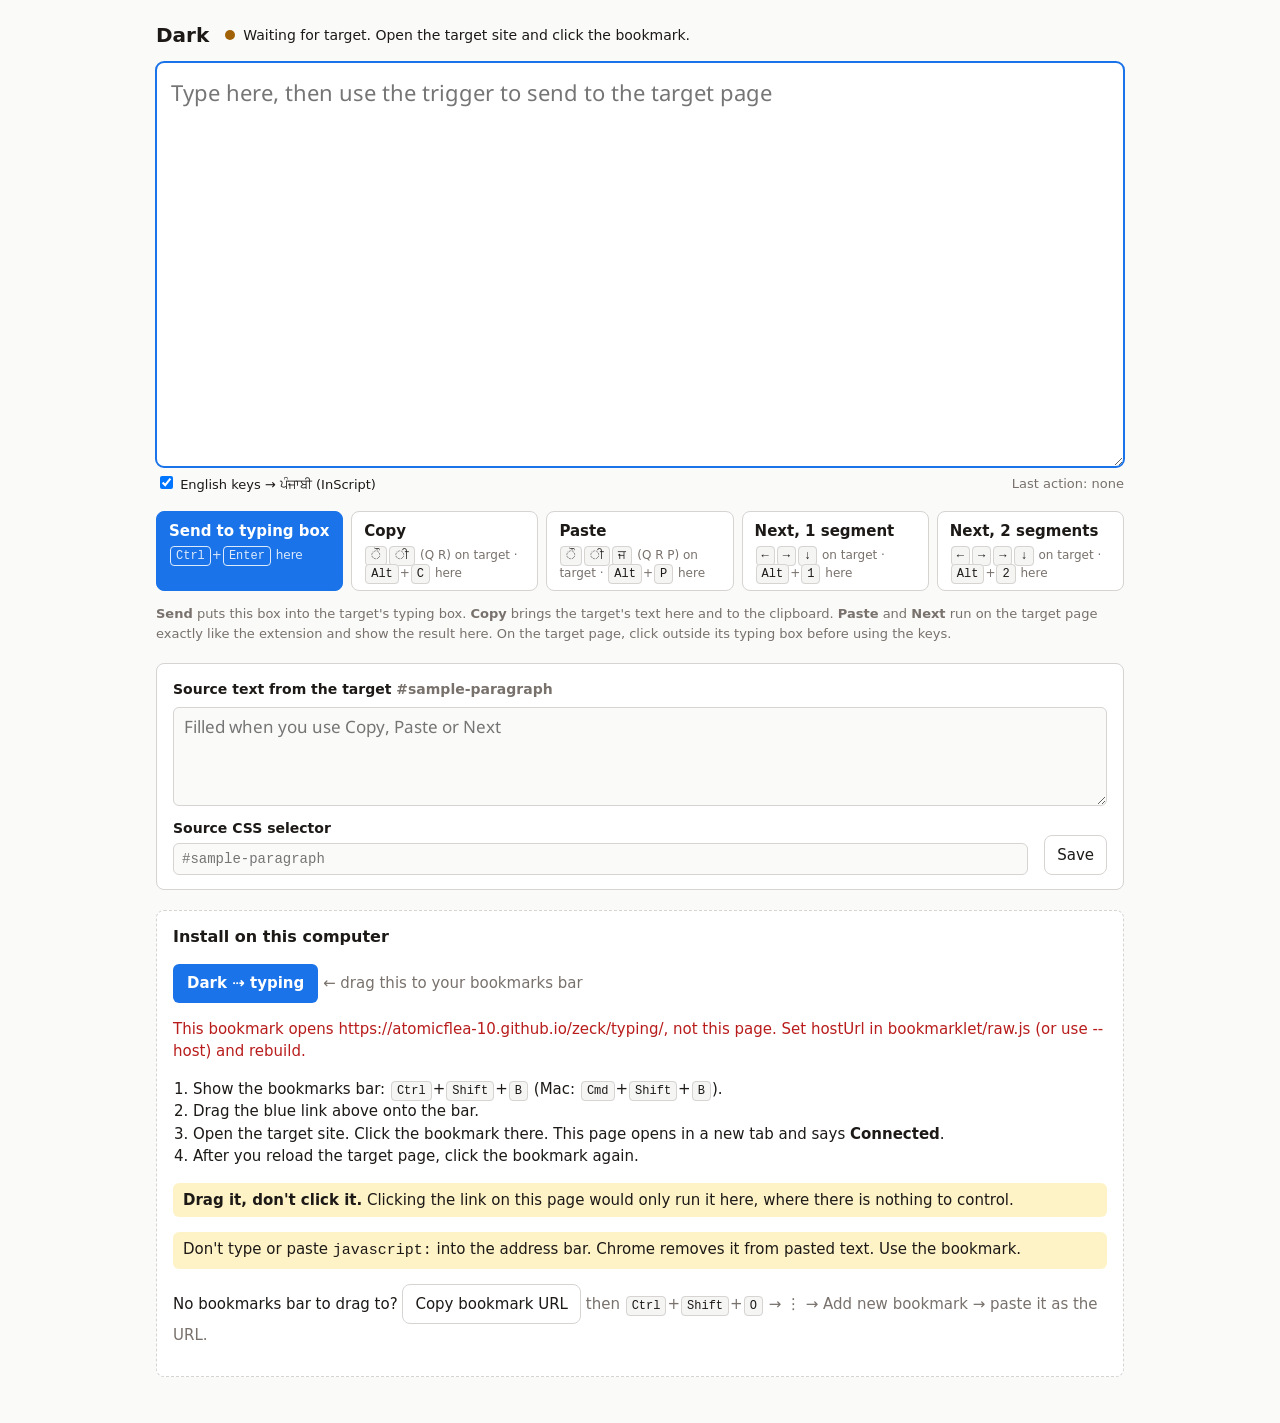
==== web/index.html @ b32c40e9 "Add bookmarklet + typing page (no-extension workflow) A javascript: bookmark ports content.js's keys" ====
<!doctype html>
<html lang="en">
<head>
<meta charset="utf-8">
<meta name="viewport" content="width=device-width, initial-scale=1">
<title>Dark Typing</title>
<link rel="preconnect" href="https://fonts.googleapis.com">
<link rel="preconnect" href="https://fonts.gstatic.com" crossorigin>
<link href="https://fonts.googleapis.com/css2?family=Noto+Sans+Gurmukhi:wght@400;600&display=swap" rel="stylesheet">
<link rel="stylesheet" href="styles.css">
</head>
<body>
<main>
  <header>
    <h1>Dark</h1>
    <p id="status" class="status wait" role="status" aria-live="polite">
      <span class="dot"></span><span id="conn">Waiting for target. Open the target site and click the bookmark.</span>
    </p>
  </header>

  <textarea id="main" spellcheck="false" lang="pa" autofocus
    placeholder="Type here, then use the trigger to send to the target page"
    aria-label="Typing box"></textarea>

  <div class="row small">
    <label><input id="inscript" type="checkbox" checked> English keys → ਪੰਜਾਬੀ (InScript)</label>
    <span id="last" class="muted">Last action: none</span>
  </div>
  <p id="error" class="error" hidden></p>

  <section class="actions" aria-label="Actions">
    <button id="send" class="primary" data-act="send">
      <span class="label">Send to typing box</span>
      <span class="keys"><kbd>Ctrl</kbd>+<kbd>Enter</kbd> here</span>
    </button>
    <button data-act="copy">
      <span class="label">Copy</span>
      <span class="keys"><kbd>ੌ</kbd><kbd>ੀ</kbd> (Q R) on target · <kbd>Alt</kbd>+<kbd>C</kbd> here</span>
    </button>
    <button data-act="paste">
      <span class="label">Paste</span>
      <span class="keys"><kbd>ੌ</kbd><kbd>ੀ</kbd><kbd>ਜ</kbd> (Q R P) on target · <kbd>Alt</kbd>+<kbd>P</kbd> here</span>
    </button>
    <button data-act="next1">
      <span class="label">Next, 1 segment</span>
      <span class="keys"><kbd>←</kbd><kbd>→</kbd><kbd>↓</kbd> on target · <kbd>Alt</kbd>+<kbd>1</kbd> here</span>
    </button>
    <button data-act="next2">
      <span class="label">Next, 2 segments</span>
      <span class="keys"><kbd>←</kbd><kbd>→</kbd><kbd>→</kbd><kbd>↓</kbd> on target · <kbd>Alt</kbd>+<kbd>2</kbd> here</span>
    </button>
  </section>
  <p class="muted small">
    <b>Send</b> puts this box into the target's typing box. <b>Copy</b> brings the target's text here and to the clipboard.
    <b>Paste</b> and <b>Next</b> run on the target page exactly like the extension and show the result here.
    On the target page, click outside its typing box before using the keys.
  </p>

  <section class="panel">
    <label for="source">Source text from the target <span class="muted" id="source-sel"></span></label>
    <textarea id="source" readonly rows="3" lang="pa" placeholder="Filled when you use Copy, Paste or Next"></textarea>
    <form id="sel-form" class="row">
      <label for="selector" class="grow">Source CSS selector
        <input id="selector" type="text" placeholder="#sample-paragraph" spellcheck="false" autocomplete="off">
      </label>
      <button type="submit">Save</button>
    </form>
  </section>

  <section id="install" class="panel install">
    <h2>Install on this computer</h2>
    <p>
      <a id="bm" href="javascript:void%20(()%20%3D%3E%20%7B%0Aconst%20CONFIG%20%3D%20%7B%0AhostUrl%3A%20'https%3A%2F%2Fatomicflea-10.github.io%2Fzeck%2Ftyping%2F'%2C%0AsiteHosts%3A%20%5B'psssbtyping.com'%2C%20'127.0.0.1'%5D%2C%0Aselector%3A%20'%23sample-paragraph'%2C%0Ainput%3A%20'%23input-box'%2C%0Anext%3A%20'%23next-segment-btn'%2C%0Achord%3A%20'qr'%2C%0ApasteKey%3A%20'p'%2C%0Agurmukhi%3A%20%7B%20'%E0%A9%8C'%3A%20'q'%2C%20'%E0%A9%80'%3A%20'r'%2C%20'%E0%A8%9C'%3A%20'p'%20%7D%2C%0AseqGapMs%3A%201500%2C%0AfireGapMs%3A%20600%2C%0AwaitMs%3A%203000%2C%0ApollMs%3A%2050%2C%0AsettleMs%3A%20200%2C%0A%7D%3B%0Aconst%20VERSION%20%3D%201%2C%20NS%20%3D%20'dark'%2C%20WIN_NAME%20%3D%20'dark-typing-host'%3B%0Aconst%20HOST_ORIGIN%20%3D%20new%20URL(CONFIG.hostUrl).origin%3B%0Aconst%20%24%20%3D%20(s)%20%3D%3E%20%7B%20try%20%7B%20return%20document.querySelector(s)%3B%20%7D%20catch%20%7B%20return%20null%3B%20%7D%20%7D%3B%0Alet%20toastHost%2C%20toastEl%2C%20toastTimer%3B%0Afunction%20toast(msg%2C%20err)%20%7B%0Aif%20(!toastHost)%20%7B%0AtoastHost%20%3D%20document.createElement('div')%3B%0AtoastHost.style.cssText%20%3D%20'all%3Ainitial%3Bposition%3Afixed%3Bz-index%3A2147483647%3Bright%3A16px%3Bbottom%3A16px%3Bpointer-events%3Anone'%3B%0Aconst%20root%20%3D%20toastHost.attachShadow(%7B%20mode%3A%20'open'%20%7D)%3B%0Aroot.innerHTML%20%3D%20'%3Cdiv%20style%3D%22font%3A13px%2F1.4%20system-ui%2Csans-serif%3Bpadding%3A8px%2012px%3Bborder-radius%3A6px%3Bcolor%3A%23fff%3Bbox-shadow%3A0%204px%2014px%20rgba(0%2C0%2C0%2C.25)%3Btransition%3Aopacity%20.2s%3Bmax-width%3A340px%22%3E%3C%2Fdiv%3E'%3B%0AtoastEl%20%3D%20root.firstChild%3B%0A%7D%0Aif%20(!toastHost.isConnected)%20document.documentElement.appendChild(toastHost)%3B%0AtoastEl.textContent%20%3D%20'Dark%3A%20'%20%2B%20msg%3B%0AtoastEl.style.background%20%3D%20err%20%3F%20'%23b91c1c'%20%3A%20'%231f2937'%3B%0AtoastEl.style.opacity%20%3D%20'1'%3B%0AclearTimeout(toastTimer)%3B%0AtoastTimer%20%3D%20setTimeout(()%20%3D%3E%20(toastEl.style.opacity%20%3D%20'0')%2C%20err%20%3F%204000%20%3A%202200)%3B%0A%7D%0Aif%20(location.origin%20%3D%3D%3D%20HOST_ORIGIN)%20%7B%0Atoast('drag%20this%20link%20to%20the%20bookmarks%20bar%2C%20then%20click%20it%20on%20the%20target%20site.')%3B%0Areturn%3B%0A%7D%0Aconst%20onSite%20%3D%20()%20%3D%3E%20CONFIG.siteHosts.some((h)%20%3D%3E%20location.href.toLowerCase().includes(h.toLowerCase()))%3B%0Aif%20(!onSite())%20%7B%0Atoast('this%20is%20not%20'%20%2B%20CONFIG.siteHosts%5B0%5D%20%2B%20'.%20Keys%20stay%20off%20here.'%2C%20true)%3B%0Areturn%3B%0A%7D%0Aconst%20prev%20%3D%20window.__darkBridge%3B%0Aif%20(prev%20%26%26%20prev.version%20%3D%3D%3D%20VERSION)%20%7B%0Aprev.open()%3B%0Areturn%3B%0A%7D%0Alet%20hostWin%20%3D%20prev%20%3F%20prev.hostWin%20%3A%20null%3B%0Aif%20(prev)%20prev.destroy()%3B%0Adocument.dispatchEvent(new%20Event('sec%3Areset'))%3B%0Aconst%20ac%20%3D%20new%20AbortController()%3B%0Aconst%20opt%20%3D%20%7B%20capture%3A%20true%2C%20signal%3A%20ac.signal%20%7D%3B%0Adocument.addEventListener('sec%3Areset'%2C%20()%20%3D%3E%20destroy()%2C%20%7B%20once%3A%20true%2C%20signal%3A%20ac.signal%20%7D)%3B%0Alet%20selector%20%3D%20CONFIG.selector%2C%20lastFire%20%3D%200%2C%20busy%20%3D%20false%3B%0Alet%20acked%20%3D%20false%2C%20closedShown%20%3D%20false%3B%0Aconst%20held%20%3D%20new%20Set()%2C%20swallow%20%3D%20new%20Set()%3B%0Aconst%20editable%20%3D%20(e)%20%3D%3E%20%7B%0Aconst%20el%20%3D%20(e.composedPath%20%26%26%20e.composedPath()%5B0%5D)%20%7C%7C%20e.target%3B%0Areturn%20el%20%26%26%20(el.isContentEditable%20%7C%7C%20%2F%5E(INPUT%7CTEXTAREA%7CSELECT)%24%2F.test(el.tagName))%3B%0A%7D%3B%0Aconst%20norm%20%3D%20(e)%20%3D%3E%20CONFIG.gurmukhi%5Be.key%5D%20%7C%7C%20(%2F%5EKey%5BA-Z%5D%24%2F.test(e.code)%20%26%26%20e.code%5B3%5D.toLowerCase())%20%7C%7C%0A(e.key%20%7C%7C%20'').toLowerCase()%3B%0Aconst%20send%20%3D%20(msg)%20%3D%3E%20%7B%0Aif%20(!hostWin%20%7C%7C%20hostWin.closed)%20return%3B%0Atry%20%7B%20hostWin.postMessage(%7B%20ns%3A%20NS%2C%20...msg%20%7D%2C%20HOST_ORIGIN)%3B%20%7D%20catch%20%7B%7D%0A%7D%3B%0Aconst%20fail%20%3D%20(message%2C%20id)%20%3D%3E%20%7B%20toast(message%2C%20true)%3B%20send(%7B%20type%3A%20'ERROR'%2C%20message%2C%20id%20%7D)%3B%20%7D%3B%0Afunction%20openHost()%20%7B%0Aif%20(!hostWin%20%7C%7C%20hostWin.closed)%20%7B%0Alet%20w%20%3D%20null%3B%0Atry%20%7B%20w%20%3D%20window.open(''%2C%20WIN_NAME)%3B%20%7D%20catch%20%7B%7D%0Aif%20(!w)%20return%20toast('pop-up%20blocked.%20Allow%20pop-ups%20for%20this%20site%2C%20then%20click%20the%20bookmark%20again.'%2C%20true)%3B%0Alet%20blank%20%3D%20false%3B%0Atry%20%7B%20blank%20%3D%20w.location.href%20%3D%3D%3D%20'about%3Ablank'%3B%20%7D%20catch%20%7B%7D%0Aif%20(blank)%20w.location.href%20%3D%20CONFIG.hostUrl%3B%0Aif%20(w.closed)%20return%20toast('this%20site%20does%20not%20allow%20a%20link%20to%20the%20typing%20page.%20Use%20the%20extension%20here.'%2C%20true)%3B%0AhostWin%20%3D%20w%3B%0A%7D%0Aacked%20%3D%20false%3B%0AclosedShown%20%3D%20false%3B%0Atry%20%7B%20hostWin.focus()%3B%20%7D%20catch%20%7B%7D%0Aannounce()%3B%0A%7D%0Aconst%20info%20%3D%20()%20%3D%3E%20(%7B%20site%3A%20location.host%2C%20selector%2C%20input%3A%20CONFIG.input%2C%20next%3A%20CONFIG.next%2C%20version%3A%20VERSION%20%7D)%3B%0Aconst%20announce%20%3D%20()%20%3D%3E%20send(acked%20%3F%20%7B%20type%3A%20'STATUS'%2C%20alive%3A%20true%20%7D%20%3A%20%7B%20type%3A%20'TARGET_READY'%2C%20...info()%20%7D)%3B%0Afunction%20tick()%20%7B%0Aif%20(hostWin%20%26%26%20hostWin.closed)%20%7B%0Aif%20(!closedShown)%20toast('control%20page%20closed.%20Click%20the%20bookmark%20to%20reopen%20it.')%3B%0AclosedShown%20%3D%20true%3B%0Aacked%20%3D%20false%3B%0Areturn%3B%0A%7D%0Aannounce()%3B%0A%7D%0Aconst%20timer%20%3D%20setInterval(tick%2C%201000)%3B%0Adocument.addEventListener('visibilitychange'%2C%20()%20%3D%3E%20document.visibilityState%20%3D%3D%3D%20'visible'%20%26%26%20tick()%2C%20%7B%20signal%3A%20ac.signal%20%7D)%3B%0AaddEventListener('message'%2C%20(e)%20%3D%3E%20%7B%0Aconst%20m%20%3D%20e.data%3B%0Aif%20(e.origin%20!%3D%3D%20HOST_ORIGIN%20%7C%7C%20!hostWin%20%7C%7C%20e.source%20!%3D%3D%20hostWin%20%7C%7C%20!m%20%7C%7C%20m.ns%20!%3D%3D%20NS)%20return%3B%0Aswitch%20(m.type)%20%7B%0Acase%20'HOST_READY'%3A%0Aif%20(!acked)%20toast('connected%20to%20the%20typing%20page')%3B%0Aacked%20%3D%20true%3B%0Aif%20(m.selector)%20setSelector(m.selector)%3B%0Asend(%7B%20type%3A%20'STATUS'%2C%20alive%3A%20true%2C%20...info()%20%7D)%3B%0Abreak%3B%0Acase%20'PING'%3A%0Asend(%7B%20type%3A%20'STATUS'%2C%20alive%3A%20true%2C%20id%3A%20m.id%20%7D)%3B%0Abreak%3B%0Acase%20'SET_SELECTOR'%3A%0AsetSelector(m.selector%2C%20m.id)%3B%0Abreak%3B%0Acase%20'COPY_FROM_TARGET'%3A%0AcopyFrom('host'%2C%20m.id)%3B%0Abreak%3B%0Acase%20'PASTE_TO_TARGET'%3A%0ApasteTo(m.text%2C%20m.id)%3B%0Abreak%3B%0Acase%20'APPLY_MAPPING'%3A%0Aif%20(m.action%20%3D%3D%3D%20'paste')%20paste('host'%2C%20m.id)%3B%0Aelse%20if%20(m.action%20%3D%3D%3D%20'next1')%20fillNext(1%2C%20'host'%2C%20m.id)%3B%0Aelse%20if%20(m.action%20%3D%3D%3D%20'next2')%20fillNext(2%2C%20'host'%2C%20m.id)%3B%0Aelse%20fail('unknown%20action%20'%20%2B%20m.action%2C%20m.id)%3B%0Abreak%3B%0A%7D%0A%7D%2C%20%7B%20signal%3A%20ac.signal%20%7D)%3B%0Afunction%20setSelector(sel%2C%20id)%20%7B%0Asel%20%3D%20String(sel%20%7C%7C%20'').trim()%20%7C%7C%20CONFIG.selector%3B%0Atry%20%7B%20document.querySelector(sel)%3B%20%7D%20catch%20%7B%20return%20fail('invalid%20CSS%20selector%20'%20%2B%20sel%2C%20id)%3B%20%7D%0Aselector%20%3D%20sel%3B%0Asend(%7B%20type%3A%20'STATUS'%2C%20ok%3A%20true%2C%20message%3A%20'source%20selector%3A%20'%20%2B%20sel%2C%20selector%2C%20id%20%7D)%3B%0A%7D%0Aconst%20ARROWS%20%3D%20%7B%20ArrowLeft%3A%20'L'%2C%20ArrowRight%3A%20'R'%2C%20ArrowDown%3A%20'D'%2C%20ArrowUp%3A%20'U'%20%7D%3B%0Alet%20arrows%20%3D%20''%2C%20lastArrow%20%3D%200%3B%0Afunction%20arrow(e)%20%7B%0Aconst%20now%20%3D%20Date.now()%3B%0Aif%20(now%20-%20lastArrow%20%3E%20CONFIG.seqGapMs)%20arrows%20%3D%20''%3B%0AlastArrow%20%3D%20now%3B%0Aarrows%20%3D%20(arrows%20%2B%20ARROWS%5Be.key%5D).slice(-4)%3B%0Aconst%20n%20%3D%20arrows.endsWith('LRRD')%20%3F%202%20%3A%20arrows.endsWith('LRD')%20%3F%201%20%3A%200%3B%0Aif%20(!n)%20return%3B%0Ae.preventDefault()%3B%0Aswallow.add('arrowdown')%3B%0Aarrows%20%3D%20''%3B%0AfillNext(n%2C%20'keys')%3B%0A%7D%0AaddEventListener('keydown'%2C%20(e)%20%3D%3E%20%7B%0Aif%20(swallow.has(norm(e)))%20return%20e.preventDefault()%3B%0Aif%20(e.repeat%20%7C%7C%20e.isComposing%20%7C%7C%20e.keyCode%20%3D%3D%3D%20229%20%7C%7C%20e.ctrlKey%20%7C%7C%20e.metaKey%20%7C%7C%20e.altKey)%20return%3B%0Aif%20(editable(e)%20%7C%7C%20!onSite())%20return%3B%0Aif%20(ARROWS%5Be.key%5D)%20return%20arrow(e)%3B%0Aif%20(e.key.length%20!%3D%3D%201)%20return%3B%0Aconst%20k%20%3D%20norm(e)%3B%0Aheld.add(k)%3B%0Aif%20(!%5B...CONFIG.chord%5D.every((c)%20%3D%3E%20held.has(c)))%20return%3B%0Aif%20(held.has(CONFIG.pasteKey))%20%7B%20e.preventDefault()%3B%20paste('keys')%3B%20%7D%20else%20fireKeys()%3B%0A%7D%2C%20opt)%3B%0AaddEventListener('keyup'%2C%20(e)%20%3D%3E%20%7B%20held.delete(norm(e))%3B%20swallow.delete(norm(e))%3B%20%7D%2C%20opt)%3B%0AaddEventListener('blur'%2C%20()%20%3D%3E%20%7B%20held.clear()%3B%20swallow.clear()%3B%20%7D%2C%20opt)%3B%0Afunction%20sourceText()%20%7B%0Aconst%20el%20%3D%20%24(selector)%3B%0Areturn%20el%20%3F%20(el.innerText%20%7C%7C%20el.textContent%20%7C%7C%20'').trim()%20%3A%20''%3B%0A%7D%0Afunction%20fireKeys()%20%7B%0Aconst%20now%20%3D%20Date.now()%3B%0Aif%20(now%20-%20lastFire%20%3C%20CONFIG.fireGapMs)%20return%3B%0AlastFire%20%3D%20now%3B%0AcopyFrom('keys')%3B%0A%7D%0Aasync%20function%20copyFrom(via%2C%20id)%20%7B%0Aconst%20text%20%3D%20sourceText()%3B%0Aif%20(!text)%20return%20fail('nothing%20found%20at%20'%20%2B%20selector%2C%20id)%3B%0Aif%20(via%20%3D%3D%3D%20'keys'%20%26%26%20!(await%20copy(text)))%20toast('clipboard%20blocked%3B%20the%20text%20is%20on%20the%20typing%20page'%2C%20true)%3B%0Asend(%7B%20type%3A%20'COPY_FROM_TARGET'%2C%20text%2C%20via%2C%20id%20%7D)%3B%0A%7D%0Afunction%20paste(via%2C%20id)%20%7B%0Aconst%20text%20%3D%20sourceText()%2C%20box%20%3D%20%24(CONFIG.input)%3B%0Aif%20(!text)%20return%20fail('nothing%20found%20at%20'%20%2B%20selector%2C%20id)%3B%0Aif%20(!box)%20return%20fail(CONFIG.input%20%2B%20'%20not%20found'%2C%20id)%3B%0Afill(box%2C%20text)%3B%0Aif%20(via%20%3D%3D%3D%20'keys')%20held.forEach((k)%20%3D%3E%20swallow.add(k))%3B%0Asend(%7B%20type%3A%20'APPLY_MAPPING'%2C%20action%3A%20'paste'%2C%20text%2C%20via%2C%20id%20%7D)%3B%0A%7D%0Afunction%20pasteTo(text%2C%20id)%20%7B%0Aconst%20box%20%3D%20%24(CONFIG.input)%3B%0Aif%20(!box)%20return%20fail(CONFIG.input%20%2B%20'%20not%20found'%2C%20id)%3B%0Afill(box%2C%20String(text%20%3D%3D%20null%20%3F%20''%20%3A%20text))%3B%0Atoast('sent')%3B%0Asend(%7B%20type%3A%20'STATUS'%2C%20ok%3A%20true%2C%20message%3A%20'sent%20to%20'%20%2B%20CONFIG.input%2C%20id%20%7D)%3B%0A%7D%0Aconst%20sleep%20%3D%20(ms)%20%3D%3E%20new%20Promise((r)%20%3D%3E%20setTimeout(r%2C%20ms))%3B%0Aconst%20clickNext%20%3D%20()%20%3D%3E%20%7B%0Aconst%20b%20%3D%20%24(CONFIG.next)%3B%0Aif%20(!b%20%7C%7C%20b.disabled)%20return%20false%3B%0Ab.click()%3B%0Areturn%20true%3B%0A%7D%3B%0Aasync%20function%20newText(before)%20%7B%0Afor%20(const%20end%20%3D%20Date.now()%20%2B%20CONFIG.waitMs%3B%20Date.now()%20%3C%20end%3B%20await%20sleep(CONFIG.pollMs))%20%7B%0Aconst%20t%20%3D%20sourceText()%3B%0Aif%20(t%20%26%26%20t%20!%3D%3D%20before)%20return%20t%3B%0A%7D%0Areturn%20''%3B%0A%7D%0Aasync%20function%20fillNext(n%2C%20via%2C%20id)%20%7B%0Aif%20(busy)%20return%3B%0Abusy%20%3D%20true%3B%0Aconst%20action%20%3D%20'next'%20%2B%20n%3B%0Atry%20%7B%0Alet%20before%20%3D%20sourceText()%3B%0Aif%20(!clickNext())%20return%20fail(CONFIG.next%20%2B%20'%20not%20found%20or%20disabled'%2C%20id)%3B%0Afor%20(let%20i%20%3D%200%3B%20i%20%3C%20n%3B%20i%2B%2B)%20%7B%0Aconst%20text%20%3D%20await%20newText(before)%3B%0Aconst%20box%20%3D%20%24(CONFIG.input)%3B%0Aif%20(!text)%20return%20fail('text%20did%20not%20change%20within%20'%20%2B%20CONFIG.waitMs%20%2F%201000%20%2B%20'%20s'%2C%20id)%3B%0Aif%20(!box)%20return%20fail(CONFIG.input%20%2B%20'%20not%20found'%2C%20id)%3B%0Aif%20(via%20%3D%3D%3D%20'keys')%20await%20copy(text)%3B%0Afill(box%2C%20text)%3B%0Asend(%7B%20type%3A%20'APPLY_MAPPING'%2C%20action%2C%20step%3A%20i%20%2B%201%2C%20of%3A%20n%2C%20text%2C%20via%2C%20id%20%7D)%3B%0Aawait%20sleep(CONFIG.settleMs)%3B%0Aif%20(!clickNext())%20return%20send(%7B%20type%3A%20'STATUS'%2C%20ok%3A%20true%2C%20message%3A%20'Next%20is%20disabled%3B%20stopped'%2C%20id%20%7D)%3B%0Abefore%20%3D%20text%3B%0A%7D%0Asend(%7B%20type%3A%20'STATUS'%2C%20ok%3A%20true%2C%20message%3A%20action%20%2B%20'%20done'%2C%20id%20%7D)%3B%0A%7D%20finally%20%7B%0Aconst%20box%20%3D%20%24(CONFIG.input)%3B%0Aif%20(box)%20%7B%20box.focus()%3B%20try%20%7B%20box.setSelectionRange(box.value.length%2C%20box.value.length)%3B%20%7D%20catch%20%7B%7D%20%7D%0Abusy%20%3D%20false%3B%0A%7D%0A%7D%0Afunction%20fill(box%2C%20text)%20%7B%0Abox.focus()%3B%0Abox.select()%3B%0Alet%20ok%20%3D%20false%3B%0Atry%20%7B%20ok%20%3D%20document.execCommand('insertText'%2C%20false%2C%20text)%3B%20%7D%20catch%20%7B%7D%0Aif%20(!ok%20%7C%7C%20box.value%20!%3D%3D%20text)%20%7B%0Aconst%20proto%20%3D%20box%20instanceof%20HTMLTextAreaElement%20%3F%20HTMLTextAreaElement.prototype%20%3A%20HTMLInputElement.prototype%3B%0Aconst%20setter%20%3D%20Object.getOwnPropertyDescriptor(proto%2C%20'value').set%3B%0Asetter.call(box%2C%20text)%3B%0Abox.dispatchEvent(new%20Event('input'%2C%20%7B%20bubbles%3A%20true%20%7D))%3B%0Abox.dispatchEvent(new%20Event('change'%2C%20%7B%20bubbles%3A%20true%20%7D))%3B%0A%7D%0A%7D%0Aasync%20function%20copy(t)%20%7B%0Atry%20%7B%20await%20navigator.clipboard.writeText(t)%3B%20return%20true%3B%20%7D%20catch%20%7B%7D%0Alet%20ok%20%3D%20false%3B%0Aconst%20prevFocus%20%3D%20document.activeElement%3B%0Aconst%20ta%20%3D%20document.createElement('textarea')%3B%0Ata.value%20%3D%20t%3B%0Ata.setAttribute('readonly'%2C%20'')%3B%0Ata.style.cssText%20%3D%20'position%3Afixed%3Btop%3A-1000px%3Bleft%3A0%3Bopacity%3A0'%3B%0Adocument.documentElement.appendChild(ta)%3B%0Ata.select()%3B%0Atry%20%7B%20ok%20%3D%20document.execCommand('copy')%3B%20%7D%20catch%20%7B%7D%0Ata.remove()%3B%0Aif%20(prevFocus%20%26%26%20prevFocus.focus)%20prevFocus.focus()%3B%0Areturn%20ok%3B%0A%7D%0Afunction%20destroy()%20%7B%0Aac.abort()%3B%0AclearInterval(timer)%3B%0Aif%20(toastHost)%20toastHost.remove()%3B%0Aif%20(window.__darkBridge%20%3D%3D%3D%20api)%20delete%20window.__darkBridge%3B%0A%7D%0Aconst%20api%20%3D%20%7B%20version%3A%20VERSION%2C%20open%3A%20openHost%2C%20destroy%2C%20get%20hostWin()%20%7B%20return%20hostWin%3B%20%7D%20%7D%3B%0Awindow.__darkBridge%20%3D%20api%3B%0Atoast('listening')%3B%0AopenHost()%3B%0A%7D)()%3B" draggable="true">Dark ⇢ typing</a>
      <span class="muted">← drag this to your bookmarks bar</span>
    </p>
    <p id="bm-warn" class="error" hidden></p>
    <ol>
      <li>Show the bookmarks bar: <kbd>Ctrl</kbd>+<kbd>Shift</kbd>+<kbd>B</kbd> (Mac: <kbd>Cmd</kbd>+<kbd>Shift</kbd>+<kbd>B</kbd>).</li>
      <li>Drag the blue link above onto the bar.</li>
      <li>Open the target site. Click the bookmark there. This page opens in a new tab and says <b>Connected</b>.</li>
      <li>After you reload the target page, click the bookmark again.</li>
    </ol>
    <p class="warn"><b>Drag it, don't click it.</b> Clicking the link on this page would only run it here, where there is nothing to control.</p>
    <p class="warn">Don't type or paste <code>javascript:</code> into the address bar. Chrome removes it from pasted text. Use the bookmark.</p>
    <p>
      No bookmarks bar to drag to? <button id="copy-bm" type="button">Copy bookmark URL</button>
      <span class="muted">then <kbd>Ctrl</kbd>+<kbd>Shift</kbd>+<kbd>O</kbd> → ⋮ → Add new bookmark → paste it as the URL.</span>
    </p>
  </section>
</main>
<script src="app.js"></script>
</body>
</html>
---- web/styles.css ----
:root {
  --bg: #fafaf9; --fg: #1c1917; --muted: #78716c; --line: #d6d3d1; --panel: #fff;
  --accent: #1a73e8; --accent-fg: #fff; --ok: #15803d; --bad: #b91c1c; --wait: #a16207;
  --kbd: #f5f5f4; --warn-bg: #fef3c7;
}
@media (prefers-color-scheme: dark) {
  :root {
    --bg: #1c1917; --fg: #f5f5f4; --muted: #a8a29e; --line: #44403c; --panel: #292524;
    --accent: #8ab4f8; --accent-fg: #111; --ok: #4ade80; --bad: #f87171; --wait: #facc15;
    --kbd: #3a3531; --warn-bg: #422006;
  }
}
* { box-sizing: border-box; }
body { margin: 0; background: var(--bg); color: var(--fg); font: 15px/1.5 system-ui, sans-serif; }
main { max-width: 1000px; margin: 0 auto; padding: 20px 16px 48px; }
header { display: flex; flex-wrap: wrap; align-items: center; gap: 8px 16px; margin-bottom: 12px; }
h1 { font-size: 20px; margin: 0; }
h2 { font-size: 16px; margin: 0 0 8px; }
.muted { color: var(--muted); }
.small { font-size: 13px; }
.row { display: flex; flex-wrap: wrap; align-items: center; justify-content: space-between; gap: 8px 16px; }
.grow { flex: 1; min-width: 200px; }

.status { display: flex; align-items: center; gap: 8px; margin: 0; font-size: 14px; }
.status .dot { width: 10px; height: 10px; border-radius: 50%; background: var(--wait); flex: none; }
.status.ok .dot { background: var(--ok); }
.status.bad .dot { background: var(--bad); }

#main {
  display: block; width: 100%; min-height: 45vh; padding: 14px; resize: vertical;
  font: 22px/1.7 'Noto Sans Gurmukhi', Raavi, system-ui, sans-serif;
  color: var(--fg); background: var(--panel); border: 1px solid var(--line); border-radius: 8px;
}
#main:focus, #source:focus, input[type=text]:focus { outline: 2px solid var(--accent); outline-offset: -1px; border-color: transparent; }
.row.small { margin-top: 6px; }
.error { color: var(--bad); margin: 6px 0 0; }

.actions { display: grid; grid-template-columns: repeat(auto-fill, minmax(180px, 1fr)); gap: 8px; margin: 16px 0 8px; }
button {
  font: inherit; color: var(--fg); background: var(--panel); border: 1px solid var(--line);
  border-radius: 8px; padding: 8px 12px; cursor: pointer;
}
button:hover { border-color: var(--accent); }
.actions button { display: flex; flex-direction: column; align-items: flex-start; gap: 4px; text-align: left; }
.actions .label { font-weight: 600; }
.actions .keys { font-size: 12px; color: var(--muted); }
.actions .primary { background: var(--accent); color: var(--accent-fg); border-color: var(--accent); }
.actions .primary .keys { color: inherit; opacity: .85; }
kbd {
  font: 12px/1 ui-monospace, monospace; padding: 2px 5px; margin: 0 1px; border-radius: 4px;
  background: var(--kbd); color: var(--fg); border: 1px solid var(--line);
}
.primary kbd { background: transparent; color: inherit; border-color: currentColor; }

.panel { margin-top: 20px; padding: 14px 16px; background: var(--panel); border: 1px solid var(--line); border-radius: 8px; }
.panel label { font-weight: 600; font-size: 14px; }
#source {
  display: block; width: 100%; margin: 6px 0 12px; padding: 8px 10px; resize: vertical;
  font: 17px/1.6 'Noto Sans Gurmukhi', Raavi, system-ui, sans-serif;
  color: var(--fg); background: var(--bg); border: 1px solid var(--line); border-radius: 6px;
}
#sel-form { align-items: flex-end; }
#sel-form input { display: block; width: 100%; margin-top: 4px; padding: 7px 8px; font: 14px ui-monospace, monospace;
  color: var(--fg); background: var(--bg); border: 1px solid var(--line); border-radius: 6px; }

.install { border-style: dashed; }
.install ol { padding-left: 20px; }
#bm {
  display: inline-block; padding: 8px 14px; border-radius: 6px; background: var(--accent); color: var(--accent-fg);
  font-weight: 600; text-decoration: none; cursor: grab;
}
.warn { background: var(--warn-bg); padding: 6px 10px; border-radius: 6px; }
code { font-family: ui-monospace, monospace; }
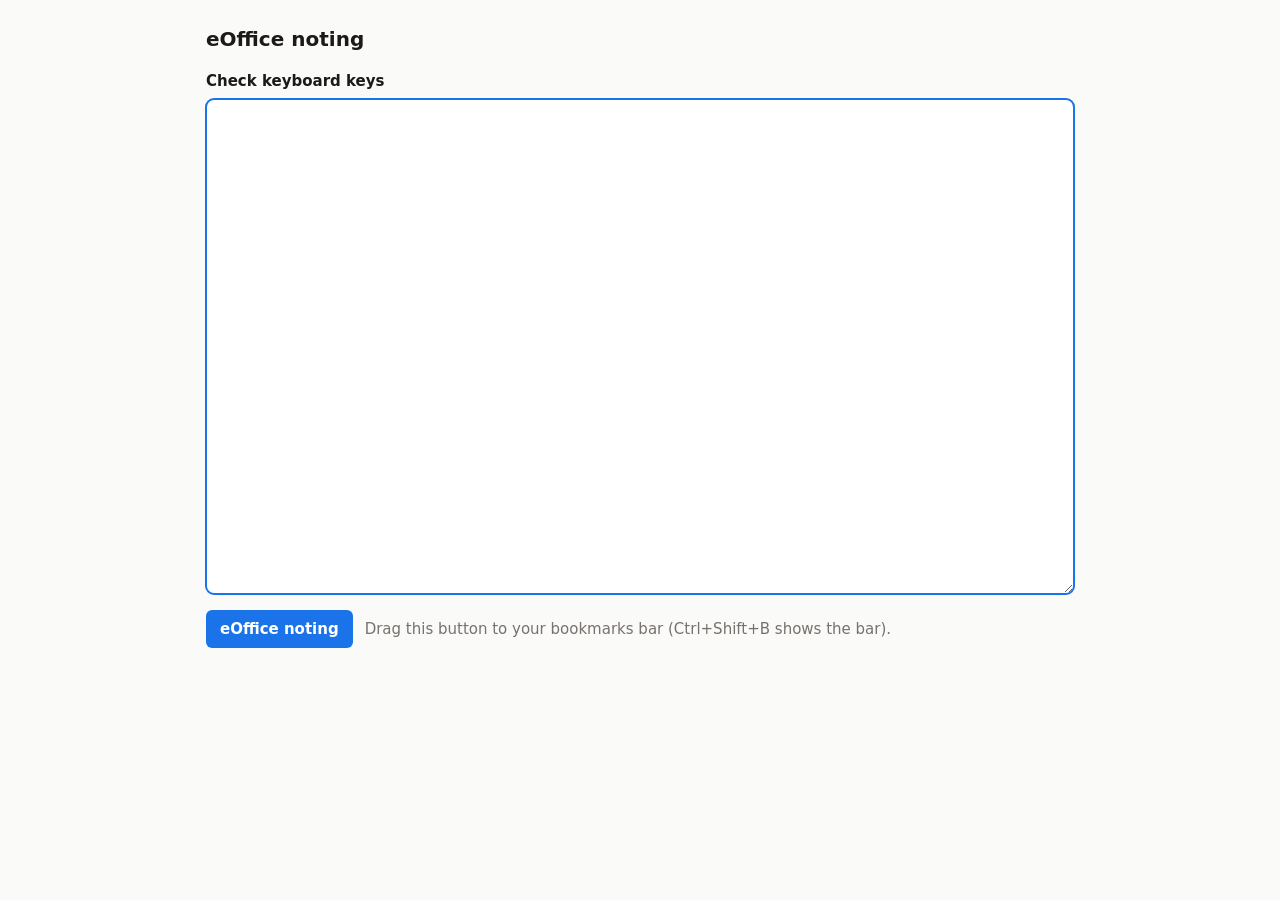
==== commit 551630e1: "Rename to eOffice noting; bookmark only turns on the keys The bookmark no longer opens a page: it ju" ====
--- a/web/index.html
+++ b/web/index.html
@@ -3,7 +3,7 @@
 <head>
 <meta charset="utf-8">
 <meta name="viewport" content="width=device-width, initial-scale=1">
-<title>Dark Typing</title>
+<title>eOffice noting</title>
 <link rel="preconnect" href="https://fonts.googleapis.com">
 <link rel="preconnect" href="https://fonts.gstatic.com" crossorigin>
 <link href="https://fonts.googleapis.com/css2?family=Noto+Sans+Gurmukhi:wght@400;600&display=swap" rel="stylesheet">
@@ -11,83 +11,20 @@
 </head>
 <body>
 <main>
-  <header>
-    <h1>Dark</h1>
-    <p id="status" class="status wait" role="status" aria-live="polite">
-      <span class="dot"></span><span id="conn">Waiting for target. Open the target site and click the bookmark.</span>
-    </p>
-  </header>
-
-  <textarea id="main" spellcheck="false" lang="pa" autofocus
-    placeholder="Type here, then use the trigger to send to the target page"
-    aria-label="Typing box"></textarea>
-
-  <div class="row small">
-    <label><input id="inscript" type="checkbox" checked> English keys → ਪੰਜਾਬੀ (InScript)</label>
-    <span id="last" class="muted">Last action: none</span>
-  </div>
-  <p id="error" class="error" hidden></p>
-
-  <section class="actions" aria-label="Actions">
-    <button id="send" class="primary" data-act="send">
-      <span class="label">Send to typing box</span>
-      <span class="keys"><kbd>Ctrl</kbd>+<kbd>Enter</kbd> here</span>
-    </button>
-    <button data-act="copy">
-      <span class="label">Copy</span>
-      <span class="keys"><kbd>ੌ</kbd><kbd>ੀ</kbd> (Q R) on target · <kbd>Alt</kbd>+<kbd>C</kbd> here</span>
-    </button>
-    <button data-act="paste">
-      <span class="label">Paste</span>
-      <span class="keys"><kbd>ੌ</kbd><kbd>ੀ</kbd><kbd>ਜ</kbd> (Q R P) on target · <kbd>Alt</kbd>+<kbd>P</kbd> here</span>
-    </button>
-    <button data-act="next1">
-      <span class="label">Next, 1 segment</span>
-      <span class="keys"><kbd>←</kbd><kbd>→</kbd><kbd>↓</kbd> on target · <kbd>Alt</kbd>+<kbd>1</kbd> here</span>
-    </button>
-    <button data-act="next2">
-      <span class="label">Next, 2 segments</span>
-      <span class="keys"><kbd>←</kbd><kbd>→</kbd><kbd>→</kbd><kbd>↓</kbd> on target · <kbd>Alt</kbd>+<kbd>2</kbd> here</span>
-    </button>
-  </section>
-  <p class="muted small">
-    <b>Send</b> puts this box into the target's typing box. <b>Copy</b> brings the target's text here and to the clipboard.
-    <b>Paste</b> and <b>Next</b> run on the target page exactly like the extension and show the result here.
-    On the target page, click outside its typing box before using the keys.
+  <h1>eOffice noting</h1>
+  <label for="keys">Check keyboard keys</label>
+  <textarea id="keys" spellcheck="false" autofocus></textarea>
+  <p class="bm">
+    <a id="bm" href="javascript:void%20(()%20%3D%3E%20%7B%0Aconst%20CONFIG%20%3D%20%7B%0AsiteHosts%3A%20%5B'psssbtyping.com'%2C%20'127.0.0.1'%5D%2C%0Aselector%3A%20'%23sample-paragraph'%2C%0Ainput%3A%20'%23input-box'%2C%0Anext%3A%20'%23next-segment-btn'%2C%0Achord%3A%20'qr'%2C%0ApasteKey%3A%20'p'%2C%0Agurmukhi%3A%20%7B%20'%E0%A9%8C'%3A%20'q'%2C%20'%E0%A9%80'%3A%20'r'%2C%20'%E0%A8%9C'%3A%20'p'%20%7D%2C%0AseqGapMs%3A%201500%2C%0AfireGapMs%3A%20600%2C%0AwaitMs%3A%203000%2C%0ApollMs%3A%2050%2C%0AsettleMs%3A%20200%2C%0A%7D%3B%0Aconst%20VERSION%20%3D%202%3B%0Aconst%20%24%20%3D%20(s)%20%3D%3E%20%7B%20try%20%7B%20return%20document.querySelector(s)%3B%20%7D%20catch%20%7B%20return%20null%3B%20%7D%20%7D%3B%0Alet%20toastHost%2C%20toastEl%2C%20toastTimer%3B%0Afunction%20toast(msg%2C%20err)%20%7B%0Aif%20(!toastHost)%20%7B%0AtoastHost%20%3D%20document.createElement('div')%3B%0AtoastHost.style.cssText%20%3D%20'all%3Ainitial%3Bposition%3Afixed%3Bz-index%3A2147483647%3Bright%3A16px%3Bbottom%3A16px%3Bpointer-events%3Anone'%3B%0Aconst%20root%20%3D%20toastHost.attachShadow(%7B%20mode%3A%20'open'%20%7D)%3B%0Aroot.innerHTML%20%3D%20'%3Cdiv%20style%3D%22font%3A13px%2F1.4%20system-ui%2Csans-serif%3Bpadding%3A8px%2012px%3Bborder-radius%3A6px%3Bcolor%3A%23fff%3Bbox-shadow%3A0%204px%2014px%20rgba(0%2C0%2C0%2C.25)%3Btransition%3Aopacity%20.2s%3Bmax-width%3A340px%22%3E%3C%2Fdiv%3E'%3B%0AtoastEl%20%3D%20root.firstChild%3B%0A%7D%0Aif%20(!toastHost.isConnected)%20document.documentElement.appendChild(toastHost)%3B%0AtoastEl.textContent%20%3D%20msg%3B%0AtoastEl.style.background%20%3D%20err%20%3F%20'%23b91c1c'%20%3A%20'%231f2937'%3B%0AtoastEl.style.opacity%20%3D%20'1'%3B%0AclearTimeout(toastTimer)%3B%0AtoastTimer%20%3D%20setTimeout(()%20%3D%3E%20(toastEl.style.opacity%20%3D%20'0')%2C%20err%20%3F%204000%20%3A%202200)%3B%0A%7D%0Aconst%20onSite%20%3D%20()%20%3D%3E%20CONFIG.siteHosts.some((h)%20%3D%3E%20location.href.toLowerCase().includes(h.toLowerCase()))%3B%0Aif%20(!onSite())%20%7B%0Atoast('Not%20on%20'%20%2B%20CONFIG.siteHosts%5B0%5D%20%2B%20'.%20Click%20the%20bookmark%20on%20that%20site.'%2C%20true)%3B%0Areturn%3B%0A%7D%0Aconst%20prev%20%3D%20window.__eofficeNoting%3B%0Aif%20(prev%20%26%26%20prev.version%20%3D%3D%3D%20VERSION)%20%7B%0Aprev.toast('On')%3B%0Areturn%3B%0A%7D%0Aif%20(prev)%20prev.destroy()%3B%0Adocument.dispatchEvent(new%20Event('sec%3Areset'))%3B%0Aconst%20ac%20%3D%20new%20AbortController()%3B%0Aconst%20opt%20%3D%20%7B%20capture%3A%20true%2C%20signal%3A%20ac.signal%20%7D%3B%0Adocument.addEventListener('sec%3Areset'%2C%20()%20%3D%3E%20destroy()%2C%20%7B%20once%3A%20true%2C%20signal%3A%20ac.signal%20%7D)%3B%0Alet%20lastFire%20%3D%200%2C%20busy%20%3D%20false%3B%0Aconst%20held%20%3D%20new%20Set()%2C%20swallow%20%3D%20new%20Set()%3B%0Aconst%20editable%20%3D%20(e)%20%3D%3E%20%7B%0Aconst%20el%20%3D%20(e.composedPath%20%26%26%20e.composedPath()%5B0%5D)%20%7C%7C%20e.target%3B%0Areturn%20el%20%26%26%20(el.isContentEditable%20%7C%7C%20%2F%5E(INPUT%7CTEXTAREA%7CSELECT)%24%2F.test(el.tagName))%3B%0A%7D%3B%0Aconst%20norm%20%3D%20(e)%20%3D%3E%20CONFIG.gurmukhi%5Be.key%5D%20%7C%7C%20(%2F%5EKey%5BA-Z%5D%24%2F.test(e.code)%20%26%26%20e.code%5B3%5D.toLowerCase())%20%7C%7C%0A(e.key%20%7C%7C%20'').toLowerCase()%3B%0Aconst%20ARROWS%20%3D%20%7B%20ArrowLeft%3A%20'L'%2C%20ArrowRight%3A%20'R'%2C%20ArrowDown%3A%20'D'%2C%20ArrowUp%3A%20'U'%20%7D%3B%0Alet%20arrows%20%3D%20''%2C%20lastArrow%20%3D%200%3B%0Afunction%20arrow(e)%20%7B%0Aconst%20now%20%3D%20Date.now()%3B%0Aif%20(now%20-%20lastArrow%20%3E%20CONFIG.seqGapMs)%20arrows%20%3D%20''%3B%0AlastArrow%20%3D%20now%3B%0Aarrows%20%3D%20(arrows%20%2B%20ARROWS%5Be.key%5D).slice(-4)%3B%0Aconst%20n%20%3D%20arrows.endsWith('LRRD')%20%3F%202%20%3A%20arrows.endsWith('LRD')%20%3F%201%20%3A%200%3B%0Aif%20(!n)%20return%3B%0Ae.preventDefault()%3B%0Aswallow.add('arrowdown')%3B%0Aarrows%20%3D%20''%3B%0AfillNext(n)%3B%0A%7D%0AaddEventListener('keydown'%2C%20(e)%20%3D%3E%20%7B%0Aif%20(swallow.has(norm(e)))%20return%20e.preventDefault()%3B%0Aif%20(e.repeat%20%7C%7C%20e.isComposing%20%7C%7C%20e.keyCode%20%3D%3D%3D%20229%20%7C%7C%20e.ctrlKey%20%7C%7C%20e.metaKey%20%7C%7C%20e.altKey)%20return%3B%0Aif%20(editable(e)%20%7C%7C%20!onSite())%20return%3B%0Aif%20(ARROWS%5Be.key%5D)%20return%20arrow(e)%3B%0Aif%20(e.key.length%20!%3D%3D%201)%20return%3B%0Aconst%20k%20%3D%20norm(e)%3B%0Aheld.add(k)%3B%0Aif%20(!%5B...CONFIG.chord%5D.every((c)%20%3D%3E%20held.has(c)))%20return%3B%0Aif%20(held.has(CONFIG.pasteKey))%20%7B%20e.preventDefault()%3B%20paste()%3B%20%7D%20else%20fire()%3B%0A%7D%2C%20opt)%3B%0AaddEventListener('keyup'%2C%20(e)%20%3D%3E%20%7B%20held.delete(norm(e))%3B%20swallow.delete(norm(e))%3B%20%7D%2C%20opt)%3B%0AaddEventListener('blur'%2C%20()%20%3D%3E%20%7B%20held.clear()%3B%20swallow.clear()%3B%20%7D%2C%20opt)%3B%0Afunction%20sourceText()%20%7B%0Aconst%20el%20%3D%20%24(CONFIG.selector)%3B%0Areturn%20el%20%3F%20(el.innerText%20%7C%7C%20el.textContent%20%7C%7C%20'').trim()%20%3A%20''%3B%0A%7D%0Aasync%20function%20fire()%20%7B%0Aconst%20now%20%3D%20Date.now()%3B%0Aif%20(now%20-%20lastFire%20%3C%20CONFIG.fireGapMs)%20return%3B%0AlastFire%20%3D%20now%3B%0Aconst%20text%20%3D%20sourceText()%3B%0Aif%20(!text)%20return%20toast('Nothing%20found%20at%20'%20%2B%20CONFIG.selector%2C%20true)%3B%0Aif%20(!(await%20copy(text)))%20toast('Clipboard%20blocked'%2C%20true)%3B%0A%7D%0Afunction%20paste()%20%7B%0Aconst%20text%20%3D%20sourceText()%2C%20box%20%3D%20%24(CONFIG.input)%3B%0Aif%20(!text)%20return%20toast('Nothing%20found%20at%20'%20%2B%20CONFIG.selector%2C%20true)%3B%0Aif%20(!box)%20return%20toast(CONFIG.input%20%2B%20'%20not%20found'%2C%20true)%3B%0Afill(box%2C%20text)%3B%0Aheld.forEach((k)%20%3D%3E%20swallow.add(k))%3B%0A%7D%0Aconst%20sleep%20%3D%20(ms)%20%3D%3E%20new%20Promise((r)%20%3D%3E%20setTimeout(r%2C%20ms))%3B%0Aconst%20clickNext%20%3D%20()%20%3D%3E%20%7B%0Aconst%20b%20%3D%20%24(CONFIG.next)%3B%0Aif%20(!b%20%7C%7C%20b.disabled)%20return%20false%3B%0Ab.click()%3B%0Areturn%20true%3B%0A%7D%3B%0Aasync%20function%20newText(before)%20%7B%0Afor%20(const%20end%20%3D%20Date.now()%20%2B%20CONFIG.waitMs%3B%20Date.now()%20%3C%20end%3B%20await%20sleep(CONFIG.pollMs))%20%7B%0Aconst%20t%20%3D%20sourceText()%3B%0Aif%20(t%20%26%26%20t%20!%3D%3D%20before)%20return%20t%3B%0A%7D%0Areturn%20''%3B%0A%7D%0Aasync%20function%20fillNext(n)%20%7B%0Aif%20(busy)%20return%3B%0Abusy%20%3D%20true%3B%0Atry%20%7B%0Alet%20before%20%3D%20sourceText()%3B%0Aif%20(!clickNext())%20return%3B%0Afor%20(let%20i%20%3D%200%3B%20i%20%3C%20n%3B%20i%2B%2B)%20%7B%0Aconst%20text%20%3D%20await%20newText(before)%3B%0Aconst%20box%20%3D%20%24(CONFIG.input)%3B%0Aif%20(!text%20%7C%7C%20!box)%20return%3B%0Aawait%20copy(text)%3B%0Afill(box%2C%20text)%3B%0Aawait%20sleep(CONFIG.settleMs)%3B%0Aif%20(!clickNext())%20return%3B%0Abefore%20%3D%20text%3B%0A%7D%0A%7D%20finally%20%7B%0Aconst%20box%20%3D%20%24(CONFIG.input)%3B%0Aif%20(box)%20%7B%20box.focus()%3B%20try%20%7B%20box.setSelectionRange(box.value.length%2C%20box.value.length)%3B%20%7D%20catch%20%7B%7D%20%7D%0Abusy%20%3D%20false%3B%0A%7D%0A%7D%0Afunction%20fill(box%2C%20text)%20%7B%0Abox.focus()%3B%0Abox.select()%3B%0Alet%20ok%20%3D%20false%3B%0Atry%20%7B%20ok%20%3D%20document.execCommand('insertText'%2C%20false%2C%20text)%3B%20%7D%20catch%20%7B%7D%0Aif%20(!ok%20%7C%7C%20box.value%20!%3D%3D%20text)%20%7B%0Aconst%20proto%20%3D%20box%20instanceof%20HTMLTextAreaElement%20%3F%20HTMLTextAreaElement.prototype%20%3A%20HTMLInputElement.prototype%3B%0AObject.getOwnPropertyDescriptor(proto%2C%20'value').set.call(box%2C%20text)%3B%0Abox.dispatchEvent(new%20Event('input'%2C%20%7B%20bubbles%3A%20true%20%7D))%3B%0Abox.dispatchEvent(new%20Event('change'%2C%20%7B%20bubbles%3A%20true%20%7D))%3B%0A%7D%0A%7D%0Aasync%20function%20copy(t)%20%7B%0Atry%20%7B%20await%20navigator.clipboard.writeText(t)%3B%20return%20true%3B%20%7D%20catch%20%7B%7D%0Alet%20ok%20%3D%20false%3B%0Aconst%20prevFocus%20%3D%20document.activeElement%3B%0Aconst%20ta%20%3D%20document.createElement('textarea')%3B%0Ata.value%20%3D%20t%3B%0Ata.setAttribute('readonly'%2C%20'')%3B%0Ata.style.cssText%20%3D%20'position%3Afixed%3Btop%3A-1000px%3Bleft%3A0%3Bopacity%3A0'%3B%0Adocument.documentElement.appendChild(ta)%3B%0Ata.select()%3B%0Atry%20%7B%20ok%20%3D%20document.execCommand('copy')%3B%20%7D%20catch%20%7B%7D%0Ata.remove()%3B%0Aif%20(prevFocus%20%26%26%20prevFocus.focus)%20prevFocus.focus()%3B%0Areturn%20ok%3B%0A%7D%0Afunction%20destroy()%20%7B%0Aac.abort()%3B%0Aif%20(toastHost)%20toastHost.remove()%3B%0Aif%20(window.__eofficeNoting%20%3D%3D%3D%20api)%20delete%20window.__eofficeNoting%3B%0A%7D%0Aconst%20api%20%3D%20%7B%20version%3A%20VERSION%2C%20toast%2C%20destroy%20%7D%3B%0Awindow.__eofficeNoting%20%3D%20api%3B%0Atoast('On')%3B%0A%7D)()%3B">eOffice noting</a>
+    <span id="bm-note">Drag this button to your bookmarks bar (Ctrl+Shift+B shows the bar).</span>
   </p>
-
-  <section class="panel">
-    <label for="source">Source text from the target <span class="muted" id="source-sel"></span></label>
-    <textarea id="source" readonly rows="3" lang="pa" placeholder="Filled when you use Copy, Paste or Next"></textarea>
-    <form id="sel-form" class="row">
-      <label for="selector" class="grow">Source CSS selector
-        <input id="selector" type="text" placeholder="#sample-paragraph" spellcheck="false" autocomplete="off">
-      </label>
-      <button type="submit">Save</button>
-    </form>
-  </section>
-
-  <section id="install" class="panel install">
-    <h2>Install on this computer</h2>
-    <p>
-      <a id="bm" href="javascript:void%20(()%20%3D%3E%20%7B%0Aconst%20CONFIG%20%3D%20%7B%0AhostUrl%3A%20'https%3A%2F%2Fatomicflea-10.github.io%2Fzeck%2Ftyping%2F'%2C%0AsiteHosts%3A%20%5B'psssbtyping.com'%2C%20'127.0.0.1'%5D%2C%0Aselector%3A%20'%23sample-paragraph'%2C%0Ainput%3A%20'%23input-box'%2C%0Anext%3A%20'%23next-segment-btn'%2C%0Achord%3A%20'qr'%2C%0ApasteKey%3A%20'p'%2C%0Agurmukhi%3A%20%7B%20'%E0%A9%8C'%3A%20'q'%2C%20'%E0%A9%80'%3A%20'r'%2C%20'%E0%A8%9C'%3A%20'p'%20%7D%2C%0AseqGapMs%3A%201500%2C%0AfireGapMs%3A%20600%2C%0AwaitMs%3A%203000%2C%0ApollMs%3A%2050%2C%0AsettleMs%3A%20200%2C%0A%7D%3B%0Aconst%20VERSION%20%3D%201%2C%20NS%20%3D%20'dark'%2C%20WIN_NAME%20%3D%20'dark-typing-host'%3B%0Aconst%20HOST_ORIGIN%20%3D%20new%20URL(CONFIG.hostUrl).origin%3B%0Aconst%20%24%20%3D%20(s)%20%3D%3E%20%7B%20try%20%7B%20return%20document.querySelector(s)%3B%20%7D%20catch%20%7B%20return%20null%3B%20%7D%20%7D%3B%0Alet%20toastHost%2C%20toastEl%2C%20toastTimer%3B%0Afunction%20toast(msg%2C%20err)%20%7B%0Aif%20(!toastHost)%20%7B%0AtoastHost%20%3D%20document.createElement('div')%3B%0AtoastHost.style.cssText%20%3D%20'all%3Ainitial%3Bposition%3Afixed%3Bz-index%3A2147483647%3Bright%3A16px%3Bbottom%3A16px%3Bpointer-events%3Anone'%3B%0Aconst%20root%20%3D%20toastHost.attachShadow(%7B%20mode%3A%20'open'%20%7D)%3B%0Aroot.innerHTML%20%3D%20'%3Cdiv%20style%3D%22font%3A13px%2F1.4%20system-ui%2Csans-serif%3Bpadding%3A8px%2012px%3Bborder-radius%3A6px%3Bcolor%3A%23fff%3Bbox-shadow%3A0%204px%2014px%20rgba(0%2C0%2C0%2C.25)%3Btransition%3Aopacity%20.2s%3Bmax-width%3A340px%22%3E%3C%2Fdiv%3E'%3B%0AtoastEl%20%3D%20root.firstChild%3B%0A%7D%0Aif%20(!toastHost.isConnected)%20document.documentElement.appendChild(toastHost)%3B%0AtoastEl.textContent%20%3D%20'Dark%3A%20'%20%2B%20msg%3B%0AtoastEl.style.background%20%3D%20err%20%3F%20'%23b91c1c'%20%3A%20'%231f2937'%3B%0AtoastEl.style.opacity%20%3D%20'1'%3B%0AclearTimeout(toastTimer)%3B%0AtoastTimer%20%3D%20setTimeout(()%20%3D%3E%20(toastEl.style.opacity%20%3D%20'0')%2C%20err%20%3F%204000%20%3A%202200)%3B%0A%7D%0Aif%20(location.origin%20%3D%3D%3D%20HOST_ORIGIN)%20%7B%0Atoast('drag%20this%20link%20to%20the%20bookmarks%20bar%2C%20then%20click%20it%20on%20the%20target%20site.')%3B%0Areturn%3B%0A%7D%0Aconst%20onSite%20%3D%20()%20%3D%3E%20CONFIG.siteHosts.some((h)%20%3D%3E%20location.href.toLowerCase().includes(h.toLowerCase()))%3B%0Aif%20(!onSite())%20%7B%0Atoast('this%20is%20not%20'%20%2B%20CONFIG.siteHosts%5B0%5D%20%2B%20'.%20Keys%20stay%20off%20here.'%2C%20true)%3B%0Areturn%3B%0A%7D%0Aconst%20prev%20%3D%20window.__darkBridge%3B%0Aif%20(prev%20%26%26%20prev.version%20%3D%3D%3D%20VERSION)%20%7B%0Aprev.open()%3B%0Areturn%3B%0A%7D%0Alet%20hostWin%20%3D%20prev%20%3F%20prev.hostWin%20%3A%20null%3B%0Aif%20(prev)%20prev.destroy()%3B%0Adocument.dispatchEvent(new%20Event('sec%3Areset'))%3B%0Aconst%20ac%20%3D%20new%20AbortController()%3B%0Aconst%20opt%20%3D%20%7B%20capture%3A%20true%2C%20signal%3A%20ac.signal%20%7D%3B%0Adocument.addEventListener('sec%3Areset'%2C%20()%20%3D%3E%20destroy()%2C%20%7B%20once%3A%20true%2C%20signal%3A%20ac.signal%20%7D)%3B%0Alet%20selector%20%3D%20CONFIG.selector%2C%20lastFire%20%3D%200%2C%20busy%20%3D%20false%3B%0Alet%20acked%20%3D%20false%2C%20closedShown%20%3D%20false%3B%0Aconst%20held%20%3D%20new%20Set()%2C%20swallow%20%3D%20new%20Set()%3B%0Aconst%20editable%20%3D%20(e)%20%3D%3E%20%7B%0Aconst%20el%20%3D%20(e.composedPath%20%26%26%20e.composedPath()%5B0%5D)%20%7C%7C%20e.target%3B%0Areturn%20el%20%26%26%20(el.isContentEditable%20%7C%7C%20%2F%5E(INPUT%7CTEXTAREA%7CSELECT)%24%2F.test(el.tagName))%3B%0A%7D%3B%0Aconst%20norm%20%3D%20(e)%20%3D%3E%20CONFIG.gurmukhi%5Be.key%5D%20%7C%7C%20(%2F%5EKey%5BA-Z%5D%24%2F.test(e.code)%20%26%26%20e.code%5B3%5D.toLowerCase())%20%7C%7C%0A(e.key%20%7C%7C%20'').toLowerCase()%3B%0Aconst%20send%20%3D%20(msg)%20%3D%3E%20%7B%0Aif%20(!hostWin%20%7C%7C%20hostWin.closed)%20return%3B%0Atry%20%7B%20hostWin.postMessage(%7B%20ns%3A%20NS%2C%20...msg%20%7D%2C%20HOST_ORIGIN)%3B%20%7D%20catch%20%7B%7D%0A%7D%3B%0Aconst%20fail%20%3D%20(message%2C%20id)%20%3D%3E%20%7B%20toast(message%2C%20true)%3B%20send(%7B%20type%3A%20'ERROR'%2C%20message%2C%20id%20%7D)%3B%20%7D%3B%0Afunction%20openHost()%20%7B%0Aif%20(!hostWin%20%7C%7C%20hostWin.closed)%20%7B%0Alet%20w%20%3D%20null%3B%0Atry%20%7B%20w%20%3D%20window.open(''%2C%20WIN_NAME)%3B%20%7D%20catch%20%7B%7D%0Aif%20(!w)%20return%20toast('pop-up%20blocked.%20Allow%20pop-ups%20for%20this%20site%2C%20then%20click%20the%20bookmark%20again.'%2C%20true)%3B%0Alet%20blank%20%3D%20false%3B%0Atry%20%7B%20blank%20%3D%20w.location.href%20%3D%3D%3D%20'about%3Ablank'%3B%20%7D%20catch%20%7B%7D%0Aif%20(blank)%20w.location.href%20%3D%20CONFIG.hostUrl%3B%0Aif%20(w.closed)%20return%20toast('this%20site%20does%20not%20allow%20a%20link%20to%20the%20typing%20page.%20Use%20the%20extension%20here.'%2C%20true)%3B%0AhostWin%20%3D%20w%3B%0A%7D%0Aacked%20%3D%20false%3B%0AclosedShown%20%3D%20false%3B%0Atry%20%7B%20hostWin.focus()%3B%20%7D%20catch%20%7B%7D%0Aannounce()%3B%0A%7D%0Aconst%20info%20%3D%20()%20%3D%3E%20(%7B%20site%3A%20location.host%2C%20selector%2C%20input%3A%20CONFIG.input%2C%20next%3A%20CONFIG.next%2C%20version%3A%20VERSION%20%7D)%3B%0Aconst%20announce%20%3D%20()%20%3D%3E%20send(acked%20%3F%20%7B%20type%3A%20'STATUS'%2C%20alive%3A%20true%20%7D%20%3A%20%7B%20type%3A%20'TARGET_READY'%2C%20...info()%20%7D)%3B%0Afunction%20tick()%20%7B%0Aif%20(hostWin%20%26%26%20hostWin.closed)%20%7B%0Aif%20(!closedShown)%20toast('control%20page%20closed.%20Click%20the%20bookmark%20to%20reopen%20it.')%3B%0AclosedShown%20%3D%20true%3B%0Aacked%20%3D%20false%3B%0Areturn%3B%0A%7D%0Aannounce()%3B%0A%7D%0Aconst%20timer%20%3D%20setInterval(tick%2C%201000)%3B%0Adocument.addEventListener('visibilitychange'%2C%20()%20%3D%3E%20document.visibilityState%20%3D%3D%3D%20'visible'%20%26%26%20tick()%2C%20%7B%20signal%3A%20ac.signal%20%7D)%3B%0AaddEventListener('message'%2C%20(e)%20%3D%3E%20%7B%0Aconst%20m%20%3D%20e.data%3B%0Aif%20(e.origin%20!%3D%3D%20HOST_ORIGIN%20%7C%7C%20!hostWin%20%7C%7C%20e.source%20!%3D%3D%20hostWin%20%7C%7C%20!m%20%7C%7C%20m.ns%20!%3D%3D%20NS)%20return%3B%0Aswitch%20(m.type)%20%7B%0Acase%20'HOST_READY'%3A%0Aif%20(!acked)%20toast('connected%20to%20the%20typing%20page')%3B%0Aacked%20%3D%20true%3B%0Aif%20(m.selector)%20setSelector(m.selector)%3B%0Asend(%7B%20type%3A%20'STATUS'%2C%20alive%3A%20true%2C%20...info()%20%7D)%3B%0Abreak%3B%0Acase%20'PING'%3A%0Asend(%7B%20type%3A%20'STATUS'%2C%20alive%3A%20true%2C%20id%3A%20m.id%20%7D)%3B%0Abreak%3B%0Acase%20'SET_SELECTOR'%3A%0AsetSelector(m.selector%2C%20m.id)%3B%0Abreak%3B%0Acase%20'COPY_FROM_TARGET'%3A%0AcopyFrom('host'%2C%20m.id)%3B%0Abreak%3B%0Acase%20'PASTE_TO_TARGET'%3A%0ApasteTo(m.text%2C%20m.id)%3B%0Abreak%3B%0Acase%20'APPLY_MAPPING'%3A%0Aif%20(m.action%20%3D%3D%3D%20'paste')%20paste('host'%2C%20m.id)%3B%0Aelse%20if%20(m.action%20%3D%3D%3D%20'next1')%20fillNext(1%2C%20'host'%2C%20m.id)%3B%0Aelse%20if%20(m.action%20%3D%3D%3D%20'next2')%20fillNext(2%2C%20'host'%2C%20m.id)%3B%0Aelse%20fail('unknown%20action%20'%20%2B%20m.action%2C%20m.id)%3B%0Abreak%3B%0A%7D%0A%7D%2C%20%7B%20signal%3A%20ac.signal%20%7D)%3B%0Afunction%20setSelector(sel%2C%20id)%20%7B%0Asel%20%3D%20String(sel%20%7C%7C%20'').trim()%20%7C%7C%20CONFIG.selector%3B%0Atry%20%7B%20document.querySelector(sel)%3B%20%7D%20catch%20%7B%20return%20fail('invalid%20CSS%20selector%20'%20%2B%20sel%2C%20id)%3B%20%7D%0Aselector%20%3D%20sel%3B%0Asend(%7B%20type%3A%20'STATUS'%2C%20ok%3A%20true%2C%20message%3A%20'source%20selector%3A%20'%20%2B%20sel%2C%20selector%2C%20id%20%7D)%3B%0A%7D%0Aconst%20ARROWS%20%3D%20%7B%20ArrowLeft%3A%20'L'%2C%20ArrowRight%3A%20'R'%2C%20ArrowDown%3A%20'D'%2C%20ArrowUp%3A%20'U'%20%7D%3B%0Alet%20arrows%20%3D%20''%2C%20lastArrow%20%3D%200%3B%0Afunction%20arrow(e)%20%7B%0Aconst%20now%20%3D%20Date.now()%3B%0Aif%20(now%20-%20lastArrow%20%3E%20CONFIG.seqGapMs)%20arrows%20%3D%20''%3B%0AlastArrow%20%3D%20now%3B%0Aarrows%20%3D%20(arrows%20%2B%20ARROWS%5Be.key%5D).slice(-4)%3B%0Aconst%20n%20%3D%20arrows.endsWith('LRRD')%20%3F%202%20%3A%20arrows.endsWith('LRD')%20%3F%201%20%3A%200%3B%0Aif%20(!n)%20return%3B%0Ae.preventDefault()%3B%0Aswallow.add('arrowdown')%3B%0Aarrows%20%3D%20''%3B%0AfillNext(n%2C%20'keys')%3B%0A%7D%0AaddEventListener('keydown'%2C%20(e)%20%3D%3E%20%7B%0Aif%20(swallow.has(norm(e)))%20return%20e.preventDefault()%3B%0Aif%20(e.repeat%20%7C%7C%20e.isComposing%20%7C%7C%20e.keyCode%20%3D%3D%3D%20229%20%7C%7C%20e.ctrlKey%20%7C%7C%20e.metaKey%20%7C%7C%20e.altKey)%20return%3B%0Aif%20(editable(e)%20%7C%7C%20!onSite())%20return%3B%0Aif%20(ARROWS%5Be.key%5D)%20return%20arrow(e)%3B%0Aif%20(e.key.length%20!%3D%3D%201)%20return%3B%0Aconst%20k%20%3D%20norm(e)%3B%0Aheld.add(k)%3B%0Aif%20(!%5B...CONFIG.chord%5D.every((c)%20%3D%3E%20held.has(c)))%20return%3B%0Aif%20(held.has(CONFIG.pasteKey))%20%7B%20e.preventDefault()%3B%20paste('keys')%3B%20%7D%20else%20fireKeys()%3B%0A%7D%2C%20opt)%3B%0AaddEventListener('keyup'%2C%20(e)%20%3D%3E%20%7B%20held.delete(norm(e))%3B%20swallow.delete(norm(e))%3B%20%7D%2C%20opt)%3B%0AaddEventListener('blur'%2C%20()%20%3D%3E%20%7B%20held.clear()%3B%20swallow.clear()%3B%20%7D%2C%20opt)%3B%0Afunction%20sourceText()%20%7B%0Aconst%20el%20%3D%20%24(selector)%3B%0Areturn%20el%20%3F%20(el.innerText%20%7C%7C%20el.textContent%20%7C%7C%20'').trim()%20%3A%20''%3B%0A%7D%0Afunction%20fireKeys()%20%7B%0Aconst%20now%20%3D%20Date.now()%3B%0Aif%20(now%20-%20lastFire%20%3C%20CONFIG.fireGapMs)%20return%3B%0AlastFire%20%3D%20now%3B%0AcopyFrom('keys')%3B%0A%7D%0Aasync%20function%20copyFrom(via%2C%20id)%20%7B%0Aconst%20text%20%3D%20sourceText()%3B%0Aif%20(!text)%20return%20fail('nothing%20found%20at%20'%20%2B%20selector%2C%20id)%3B%0Aif%20(via%20%3D%3D%3D%20'keys'%20%26%26%20!(await%20copy(text)))%20toast('clipboard%20blocked%3B%20the%20text%20is%20on%20the%20typing%20page'%2C%20true)%3B%0Asend(%7B%20type%3A%20'COPY_FROM_TARGET'%2C%20text%2C%20via%2C%20id%20%7D)%3B%0A%7D%0Afunction%20paste(via%2C%20id)%20%7B%0Aconst%20text%20%3D%20sourceText()%2C%20box%20%3D%20%24(CONFIG.input)%3B%0Aif%20(!text)%20return%20fail('nothing%20found%20at%20'%20%2B%20selector%2C%20id)%3B%0Aif%20(!box)%20return%20fail(CONFIG.input%20%2B%20'%20not%20found'%2C%20id)%3B%0Afill(box%2C%20text)%3B%0Aif%20(via%20%3D%3D%3D%20'keys')%20held.forEach((k)%20%3D%3E%20swallow.add(k))%3B%0Asend(%7B%20type%3A%20'APPLY_MAPPING'%2C%20action%3A%20'paste'%2C%20text%2C%20via%2C%20id%20%7D)%3B%0A%7D%0Afunction%20pasteTo(text%2C%20id)%20%7B%0Aconst%20box%20%3D%20%24(CONFIG.input)%3B%0Aif%20(!box)%20return%20fail(CONFIG.input%20%2B%20'%20not%20found'%2C%20id)%3B%0Afill(box%2C%20String(text%20%3D%3D%20null%20%3F%20''%20%3A%20text))%3B%0Atoast('sent')%3B%0Asend(%7B%20type%3A%20'STATUS'%2C%20ok%3A%20true%2C%20message%3A%20'sent%20to%20'%20%2B%20CONFIG.input%2C%20id%20%7D)%3B%0A%7D%0Aconst%20sleep%20%3D%20(ms)%20%3D%3E%20new%20Promise((r)%20%3D%3E%20setTimeout(r%2C%20ms))%3B%0Aconst%20clickNext%20%3D%20()%20%3D%3E%20%7B%0Aconst%20b%20%3D%20%24(CONFIG.next)%3B%0Aif%20(!b%20%7C%7C%20b.disabled)%20return%20false%3B%0Ab.click()%3B%0Areturn%20true%3B%0A%7D%3B%0Aasync%20function%20newText(before)%20%7B%0Afor%20(const%20end%20%3D%20Date.now()%20%2B%20CONFIG.waitMs%3B%20Date.now()%20%3C%20end%3B%20await%20sleep(CONFIG.pollMs))%20%7B%0Aconst%20t%20%3D%20sourceText()%3B%0Aif%20(t%20%26%26%20t%20!%3D%3D%20before)%20return%20t%3B%0A%7D%0Areturn%20''%3B%0A%7D%0Aasync%20function%20fillNext(n%2C%20via%2C%20id)%20%7B%0Aif%20(busy)%20return%3B%0Abusy%20%3D%20true%3B%0Aconst%20action%20%3D%20'next'%20%2B%20n%3B%0Atry%20%7B%0Alet%20before%20%3D%20sourceText()%3B%0Aif%20(!clickNext())%20return%20fail(CONFIG.next%20%2B%20'%20not%20found%20or%20disabled'%2C%20id)%3B%0Afor%20(let%20i%20%3D%200%3B%20i%20%3C%20n%3B%20i%2B%2B)%20%7B%0Aconst%20text%20%3D%20await%20newText(before)%3B%0Aconst%20box%20%3D%20%24(CONFIG.input)%3B%0Aif%20(!text)%20return%20fail('text%20did%20not%20change%20within%20'%20%2B%20CONFIG.waitMs%20%2F%201000%20%2B%20'%20s'%2C%20id)%3B%0Aif%20(!box)%20return%20fail(CONFIG.input%20%2B%20'%20not%20found'%2C%20id)%3B%0Aif%20(via%20%3D%3D%3D%20'keys')%20await%20copy(text)%3B%0Afill(box%2C%20text)%3B%0Asend(%7B%20type%3A%20'APPLY_MAPPING'%2C%20action%2C%20step%3A%20i%20%2B%201%2C%20of%3A%20n%2C%20text%2C%20via%2C%20id%20%7D)%3B%0Aawait%20sleep(CONFIG.settleMs)%3B%0Aif%20(!clickNext())%20return%20send(%7B%20type%3A%20'STATUS'%2C%20ok%3A%20true%2C%20message%3A%20'Next%20is%20disabled%3B%20stopped'%2C%20id%20%7D)%3B%0Abefore%20%3D%20text%3B%0A%7D%0Asend(%7B%20type%3A%20'STATUS'%2C%20ok%3A%20true%2C%20message%3A%20action%20%2B%20'%20done'%2C%20id%20%7D)%3B%0A%7D%20finally%20%7B%0Aconst%20box%20%3D%20%24(CONFIG.input)%3B%0Aif%20(box)%20%7B%20box.focus()%3B%20try%20%7B%20box.setSelectionRange(box.value.length%2C%20box.value.length)%3B%20%7D%20catch%20%7B%7D%20%7D%0Abusy%20%3D%20false%3B%0A%7D%0A%7D%0Afunction%20fill(box%2C%20text)%20%7B%0Abox.focus()%3B%0Abox.select()%3B%0Alet%20ok%20%3D%20false%3B%0Atry%20%7B%20ok%20%3D%20document.execCommand('insertText'%2C%20false%2C%20text)%3B%20%7D%20catch%20%7B%7D%0Aif%20(!ok%20%7C%7C%20box.value%20!%3D%3D%20text)%20%7B%0Aconst%20proto%20%3D%20box%20instanceof%20HTMLTextAreaElement%20%3F%20HTMLTextAreaElement.prototype%20%3A%20HTMLInputElement.prototype%3B%0Aconst%20setter%20%3D%20Object.getOwnPropertyDescriptor(proto%2C%20'value').set%3B%0Asetter.call(box%2C%20text)%3B%0Abox.dispatchEvent(new%20Event('input'%2C%20%7B%20bubbles%3A%20true%20%7D))%3B%0Abox.dispatchEvent(new%20Event('change'%2C%20%7B%20bubbles%3A%20true%20%7D))%3B%0A%7D%0A%7D%0Aasync%20function%20copy(t)%20%7B%0Atry%20%7B%20await%20navigator.clipboard.writeText(t)%3B%20return%20true%3B%20%7D%20catch%20%7B%7D%0Alet%20ok%20%3D%20false%3B%0Aconst%20prevFocus%20%3D%20document.activeElement%3B%0Aconst%20ta%20%3D%20document.createElement('textarea')%3B%0Ata.value%20%3D%20t%3B%0Ata.setAttribute('readonly'%2C%20'')%3B%0Ata.style.cssText%20%3D%20'position%3Afixed%3Btop%3A-1000px%3Bleft%3A0%3Bopacity%3A0'%3B%0Adocument.documentElement.appendChild(ta)%3B%0Ata.select()%3B%0Atry%20%7B%20ok%20%3D%20document.execCommand('copy')%3B%20%7D%20catch%20%7B%7D%0Ata.remove()%3B%0Aif%20(prevFocus%20%26%26%20prevFocus.focus)%20prevFocus.focus()%3B%0Areturn%20ok%3B%0A%7D%0Afunction%20destroy()%20%7B%0Aac.abort()%3B%0AclearInterval(timer)%3B%0Aif%20(toastHost)%20toastHost.remove()%3B%0Aif%20(window.__darkBridge%20%3D%3D%3D%20api)%20delete%20window.__darkBridge%3B%0A%7D%0Aconst%20api%20%3D%20%7B%20version%3A%20VERSION%2C%20open%3A%20openHost%2C%20destroy%2C%20get%20hostWin()%20%7B%20return%20hostWin%3B%20%7D%20%7D%3B%0Awindow.__darkBridge%20%3D%20api%3B%0Atoast('listening')%3B%0AopenHost()%3B%0A%7D)()%3B" draggable="true">Dark ⇢ typing</a>
-      <span class="muted">← drag this to your bookmarks bar</span>
-    </p>
-    <p id="bm-warn" class="error" hidden></p>
-    <ol>
-      <li>Show the bookmarks bar: <kbd>Ctrl</kbd>+<kbd>Shift</kbd>+<kbd>B</kbd> (Mac: <kbd>Cmd</kbd>+<kbd>Shift</kbd>+<kbd>B</kbd>).</li>
-      <li>Drag the blue link above onto the bar.</li>
-      <li>Open the target site. Click the bookmark there. This page opens in a new tab and says <b>Connected</b>.</li>
-      <li>After you reload the target page, click the bookmark again.</li>
-    </ol>
-    <p class="warn"><b>Drag it, don't click it.</b> Clicking the link on this page would only run it here, where there is nothing to control.</p>
-    <p class="warn">Don't type or paste <code>javascript:</code> into the address bar. Chrome removes it from pasted text. Use the bookmark.</p>
-    <p>
-      No bookmarks bar to drag to? <button id="copy-bm" type="button">Copy bookmark URL</button>
-      <span class="muted">then <kbd>Ctrl</kbd>+<kbd>Shift</kbd>+<kbd>O</kbd> → ⋮ → Add new bookmark → paste it as the URL.</span>
-    </p>
-  </section>
 </main>
-<script src="app.js"></script>
+<script>
+  // Clicking the button here would only run it on this page; it has to be dragged.
+  document.getElementById('bm').addEventListener('click', (e) => {
+    e.preventDefault();
+    document.getElementById('bm-note').textContent = "Don't click it here. Drag it to the bookmarks bar, then click it on the site.";
+  });
+</script>
 </body>
 </html>
--- a/web/styles.css
+++ b/web/styles.css
@@ -1,73 +1,20 @@
-:root {
-  --bg: #fafaf9; --fg: #1c1917; --muted: #78716c; --line: #d6d3d1; --panel: #fff;
-  --accent: #1a73e8; --accent-fg: #fff; --ok: #15803d; --bad: #b91c1c; --wait: #a16207;
-  --kbd: #f5f5f4; --warn-bg: #fef3c7;
-}
+:root { --bg: #fafaf9; --fg: #1c1917; --muted: #78716c; --line: #d6d3d1; --panel: #fff; --accent: #1a73e8; --accent-fg: #fff; }
 @media (prefers-color-scheme: dark) {
-  :root {
-    --bg: #1c1917; --fg: #f5f5f4; --muted: #a8a29e; --line: #44403c; --panel: #292524;
-    --accent: #8ab4f8; --accent-fg: #111; --ok: #4ade80; --bad: #f87171; --wait: #facc15;
-    --kbd: #3a3531; --warn-bg: #422006;
-  }
+  :root { --bg: #1c1917; --fg: #f5f5f4; --muted: #a8a29e; --line: #44403c; --panel: #292524; --accent: #8ab4f8; --accent-fg: #111; }
 }
 * { box-sizing: border-box; }
 body { margin: 0; background: var(--bg); color: var(--fg); font: 15px/1.5 system-ui, sans-serif; }
-main { max-width: 1000px; margin: 0 auto; padding: 20px 16px 48px; }
-header { display: flex; flex-wrap: wrap; align-items: center; gap: 8px 16px; margin-bottom: 12px; }
-h1 { font-size: 20px; margin: 0; }
-h2 { font-size: 16px; margin: 0 0 8px; }
-.muted { color: var(--muted); }
-.small { font-size: 13px; }
-.row { display: flex; flex-wrap: wrap; align-items: center; justify-content: space-between; gap: 8px 16px; }
-.grow { flex: 1; min-width: 200px; }
-
-.status { display: flex; align-items: center; gap: 8px; margin: 0; font-size: 14px; }
-.status .dot { width: 10px; height: 10px; border-radius: 50%; background: var(--wait); flex: none; }
-.status.ok .dot { background: var(--ok); }
-.status.bad .dot { background: var(--bad); }
-
-#main {
-  display: block; width: 100%; min-height: 45vh; padding: 14px; resize: vertical;
+main { max-width: 900px; margin: 0 auto; padding: 24px 16px 40px; }
+h1 { font-size: 20px; margin: 0 0 16px; }
+label { display: block; font-weight: 600; margin-bottom: 6px; }
+#keys {
+  display: block; width: 100%; min-height: 55vh; padding: 14px; resize: vertical;
   font: 22px/1.7 'Noto Sans Gurmukhi', Raavi, system-ui, sans-serif;
   color: var(--fg); background: var(--panel); border: 1px solid var(--line); border-radius: 8px;
 }
-#main:focus, #source:focus, input[type=text]:focus { outline: 2px solid var(--accent); outline-offset: -1px; border-color: transparent; }
-.row.small { margin-top: 6px; }
-.error { color: var(--bad); margin: 6px 0 0; }
-
-.actions { display: grid; grid-template-columns: repeat(auto-fill, minmax(180px, 1fr)); gap: 8px; margin: 16px 0 8px; }
-button {
-  font: inherit; color: var(--fg); background: var(--panel); border: 1px solid var(--line);
-  border-radius: 8px; padding: 8px 12px; cursor: pointer;
-}
-button:hover { border-color: var(--accent); }
-.actions button { display: flex; flex-direction: column; align-items: flex-start; gap: 4px; text-align: left; }
-.actions .label { font-weight: 600; }
-.actions .keys { font-size: 12px; color: var(--muted); }
-.actions .primary { background: var(--accent); color: var(--accent-fg); border-color: var(--accent); }
-.actions .primary .keys { color: inherit; opacity: .85; }
-kbd {
-  font: 12px/1 ui-monospace, monospace; padding: 2px 5px; margin: 0 1px; border-radius: 4px;
-  background: var(--kbd); color: var(--fg); border: 1px solid var(--line);
-}
-.primary kbd { background: transparent; color: inherit; border-color: currentColor; }
-
-.panel { margin-top: 20px; padding: 14px 16px; background: var(--panel); border: 1px solid var(--line); border-radius: 8px; }
-.panel label { font-weight: 600; font-size: 14px; }
-#source {
-  display: block; width: 100%; margin: 6px 0 12px; padding: 8px 10px; resize: vertical;
-  font: 17px/1.6 'Noto Sans Gurmukhi', Raavi, system-ui, sans-serif;
-  color: var(--fg); background: var(--bg); border: 1px solid var(--line); border-radius: 6px;
-}
-#sel-form { align-items: flex-end; }
-#sel-form input { display: block; width: 100%; margin-top: 4px; padding: 7px 8px; font: 14px ui-monospace, monospace;
-  color: var(--fg); background: var(--bg); border: 1px solid var(--line); border-radius: 6px; }
-
-.install { border-style: dashed; }
-.install ol { padding-left: 20px; }
+#keys:focus { outline: 2px solid var(--accent); outline-offset: -1px; border-color: transparent; }
+.bm { display: flex; flex-wrap: wrap; align-items: center; gap: 8px 12px; margin-top: 16px; color: var(--muted); }
 #bm {
-  display: inline-block; padding: 8px 14px; border-radius: 6px; background: var(--accent); color: var(--accent-fg);
+  padding: 8px 14px; border-radius: 6px; background: var(--accent); color: var(--accent-fg);
   font-weight: 600; text-decoration: none; cursor: grab;
 }
-.warn { background: var(--warn-bg); padding: 6px 10px; border-radius: 6px; }
-code { font-family: ui-monospace, monospace; }
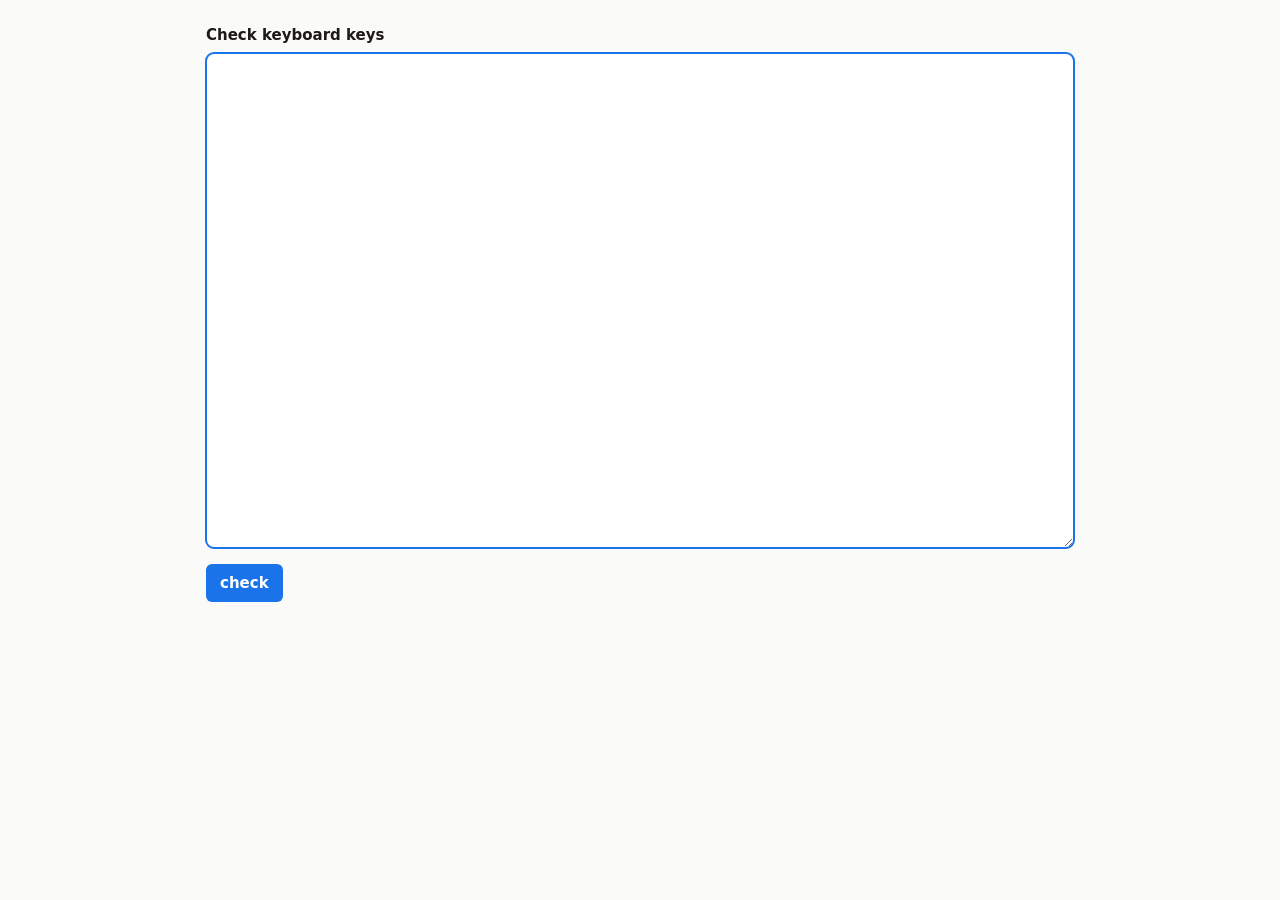
==== commit c5bbdabf: "Bookmark runs silently: no On/off or error toasts Co-Authored-By: Claude Opus 5.5 <noreply@anthropic" ====
--- a/web/index.html
+++ b/web/index.html
@@ -11,12 +11,11 @@
 </head>
 <body>
 <main>
-  <h1>eOffice noting</h1>
   <label for="keys">Check keyboard keys</label>
   <textarea id="keys" spellcheck="false" autofocus></textarea>
   <p class="bm">
-    <a id="bm" href="javascript:void%20(()%20%3D%3E%20%7B%0Aconst%20CONFIG%20%3D%20%7B%0AsiteHosts%3A%20%5B'psssbtyping.com'%2C%20'127.0.0.1'%5D%2C%0Aselector%3A%20'%23sample-paragraph'%2C%0Ainput%3A%20'%23input-box'%2C%0Anext%3A%20'%23next-segment-btn'%2C%0Achord%3A%20'qr'%2C%0ApasteKey%3A%20'p'%2C%0Agurmukhi%3A%20%7B%20'%E0%A9%8C'%3A%20'q'%2C%20'%E0%A9%80'%3A%20'r'%2C%20'%E0%A8%9C'%3A%20'p'%20%7D%2C%0AseqGapMs%3A%201500%2C%0AfireGapMs%3A%20600%2C%0AwaitMs%3A%203000%2C%0ApollMs%3A%2050%2C%0AsettleMs%3A%20200%2C%0A%7D%3B%0Aconst%20VERSION%20%3D%202%3B%0Aconst%20%24%20%3D%20(s)%20%3D%3E%20%7B%20try%20%7B%20return%20document.querySelector(s)%3B%20%7D%20catch%20%7B%20return%20null%3B%20%7D%20%7D%3B%0Alet%20toastHost%2C%20toastEl%2C%20toastTimer%3B%0Afunction%20toast(msg%2C%20err)%20%7B%0Aif%20(!toastHost)%20%7B%0AtoastHost%20%3D%20document.createElement('div')%3B%0AtoastHost.style.cssText%20%3D%20'all%3Ainitial%3Bposition%3Afixed%3Bz-index%3A2147483647%3Bright%3A16px%3Bbottom%3A16px%3Bpointer-events%3Anone'%3B%0Aconst%20root%20%3D%20toastHost.attachShadow(%7B%20mode%3A%20'open'%20%7D)%3B%0Aroot.innerHTML%20%3D%20'%3Cdiv%20style%3D%22font%3A13px%2F1.4%20system-ui%2Csans-serif%3Bpadding%3A8px%2012px%3Bborder-radius%3A6px%3Bcolor%3A%23fff%3Bbox-shadow%3A0%204px%2014px%20rgba(0%2C0%2C0%2C.25)%3Btransition%3Aopacity%20.2s%3Bmax-width%3A340px%22%3E%3C%2Fdiv%3E'%3B%0AtoastEl%20%3D%20root.firstChild%3B%0A%7D%0Aif%20(!toastHost.isConnected)%20document.documentElement.appendChild(toastHost)%3B%0AtoastEl.textContent%20%3D%20msg%3B%0AtoastEl.style.background%20%3D%20err%20%3F%20'%23b91c1c'%20%3A%20'%231f2937'%3B%0AtoastEl.style.opacity%20%3D%20'1'%3B%0AclearTimeout(toastTimer)%3B%0AtoastTimer%20%3D%20setTimeout(()%20%3D%3E%20(toastEl.style.opacity%20%3D%20'0')%2C%20err%20%3F%204000%20%3A%202200)%3B%0A%7D%0Aconst%20onSite%20%3D%20()%20%3D%3E%20CONFIG.siteHosts.some((h)%20%3D%3E%20location.href.toLowerCase().includes(h.toLowerCase()))%3B%0Aif%20(!onSite())%20%7B%0Atoast('Not%20on%20'%20%2B%20CONFIG.siteHosts%5B0%5D%20%2B%20'.%20Click%20the%20bookmark%20on%20that%20site.'%2C%20true)%3B%0Areturn%3B%0A%7D%0Aconst%20prev%20%3D%20window.__eofficeNoting%3B%0Aif%20(prev%20%26%26%20prev.version%20%3D%3D%3D%20VERSION)%20%7B%0Aprev.toast('On')%3B%0Areturn%3B%0A%7D%0Aif%20(prev)%20prev.destroy()%3B%0Adocument.dispatchEvent(new%20Event('sec%3Areset'))%3B%0Aconst%20ac%20%3D%20new%20AbortController()%3B%0Aconst%20opt%20%3D%20%7B%20capture%3A%20true%2C%20signal%3A%20ac.signal%20%7D%3B%0Adocument.addEventListener('sec%3Areset'%2C%20()%20%3D%3E%20destroy()%2C%20%7B%20once%3A%20true%2C%20signal%3A%20ac.signal%20%7D)%3B%0Alet%20lastFire%20%3D%200%2C%20busy%20%3D%20false%3B%0Aconst%20held%20%3D%20new%20Set()%2C%20swallow%20%3D%20new%20Set()%3B%0Aconst%20editable%20%3D%20(e)%20%3D%3E%20%7B%0Aconst%20el%20%3D%20(e.composedPath%20%26%26%20e.composedPath()%5B0%5D)%20%7C%7C%20e.target%3B%0Areturn%20el%20%26%26%20(el.isContentEditable%20%7C%7C%20%2F%5E(INPUT%7CTEXTAREA%7CSELECT)%24%2F.test(el.tagName))%3B%0A%7D%3B%0Aconst%20norm%20%3D%20(e)%20%3D%3E%20CONFIG.gurmukhi%5Be.key%5D%20%7C%7C%20(%2F%5EKey%5BA-Z%5D%24%2F.test(e.code)%20%26%26%20e.code%5B3%5D.toLowerCase())%20%7C%7C%0A(e.key%20%7C%7C%20'').toLowerCase()%3B%0Aconst%20ARROWS%20%3D%20%7B%20ArrowLeft%3A%20'L'%2C%20ArrowRight%3A%20'R'%2C%20ArrowDown%3A%20'D'%2C%20ArrowUp%3A%20'U'%20%7D%3B%0Alet%20arrows%20%3D%20''%2C%20lastArrow%20%3D%200%3B%0Afunction%20arrow(e)%20%7B%0Aconst%20now%20%3D%20Date.now()%3B%0Aif%20(now%20-%20lastArrow%20%3E%20CONFIG.seqGapMs)%20arrows%20%3D%20''%3B%0AlastArrow%20%3D%20now%3B%0Aarrows%20%3D%20(arrows%20%2B%20ARROWS%5Be.key%5D).slice(-4)%3B%0Aconst%20n%20%3D%20arrows.endsWith('LRRD')%20%3F%202%20%3A%20arrows.endsWith('LRD')%20%3F%201%20%3A%200%3B%0Aif%20(!n)%20return%3B%0Ae.preventDefault()%3B%0Aswallow.add('arrowdown')%3B%0Aarrows%20%3D%20''%3B%0AfillNext(n)%3B%0A%7D%0AaddEventListener('keydown'%2C%20(e)%20%3D%3E%20%7B%0Aif%20(swallow.has(norm(e)))%20return%20e.preventDefault()%3B%0Aif%20(e.repeat%20%7C%7C%20e.isComposing%20%7C%7C%20e.keyCode%20%3D%3D%3D%20229%20%7C%7C%20e.ctrlKey%20%7C%7C%20e.metaKey%20%7C%7C%20e.altKey)%20return%3B%0Aif%20(editable(e)%20%7C%7C%20!onSite())%20return%3B%0Aif%20(ARROWS%5Be.key%5D)%20return%20arrow(e)%3B%0Aif%20(e.key.length%20!%3D%3D%201)%20return%3B%0Aconst%20k%20%3D%20norm(e)%3B%0Aheld.add(k)%3B%0Aif%20(!%5B...CONFIG.chord%5D.every((c)%20%3D%3E%20held.has(c)))%20return%3B%0Aif%20(held.has(CONFIG.pasteKey))%20%7B%20e.preventDefault()%3B%20paste()%3B%20%7D%20else%20fire()%3B%0A%7D%2C%20opt)%3B%0AaddEventListener('keyup'%2C%20(e)%20%3D%3E%20%7B%20held.delete(norm(e))%3B%20swallow.delete(norm(e))%3B%20%7D%2C%20opt)%3B%0AaddEventListener('blur'%2C%20()%20%3D%3E%20%7B%20held.clear()%3B%20swallow.clear()%3B%20%7D%2C%20opt)%3B%0Afunction%20sourceText()%20%7B%0Aconst%20el%20%3D%20%24(CONFIG.selector)%3B%0Areturn%20el%20%3F%20(el.innerText%20%7C%7C%20el.textContent%20%7C%7C%20'').trim()%20%3A%20''%3B%0A%7D%0Aasync%20function%20fire()%20%7B%0Aconst%20now%20%3D%20Date.now()%3B%0Aif%20(now%20-%20lastFire%20%3C%20CONFIG.fireGapMs)%20return%3B%0AlastFire%20%3D%20now%3B%0Aconst%20text%20%3D%20sourceText()%3B%0Aif%20(!text)%20return%20toast('Nothing%20found%20at%20'%20%2B%20CONFIG.selector%2C%20true)%3B%0Aif%20(!(await%20copy(text)))%20toast('Clipboard%20blocked'%2C%20true)%3B%0A%7D%0Afunction%20paste()%20%7B%0Aconst%20text%20%3D%20sourceText()%2C%20box%20%3D%20%24(CONFIG.input)%3B%0Aif%20(!text)%20return%20toast('Nothing%20found%20at%20'%20%2B%20CONFIG.selector%2C%20true)%3B%0Aif%20(!box)%20return%20toast(CONFIG.input%20%2B%20'%20not%20found'%2C%20true)%3B%0Afill(box%2C%20text)%3B%0Aheld.forEach((k)%20%3D%3E%20swallow.add(k))%3B%0A%7D%0Aconst%20sleep%20%3D%20(ms)%20%3D%3E%20new%20Promise((r)%20%3D%3E%20setTimeout(r%2C%20ms))%3B%0Aconst%20clickNext%20%3D%20()%20%3D%3E%20%7B%0Aconst%20b%20%3D%20%24(CONFIG.next)%3B%0Aif%20(!b%20%7C%7C%20b.disabled)%20return%20false%3B%0Ab.click()%3B%0Areturn%20true%3B%0A%7D%3B%0Aasync%20function%20newText(before)%20%7B%0Afor%20(const%20end%20%3D%20Date.now()%20%2B%20CONFIG.waitMs%3B%20Date.now()%20%3C%20end%3B%20await%20sleep(CONFIG.pollMs))%20%7B%0Aconst%20t%20%3D%20sourceText()%3B%0Aif%20(t%20%26%26%20t%20!%3D%3D%20before)%20return%20t%3B%0A%7D%0Areturn%20''%3B%0A%7D%0Aasync%20function%20fillNext(n)%20%7B%0Aif%20(busy)%20return%3B%0Abusy%20%3D%20true%3B%0Atry%20%7B%0Alet%20before%20%3D%20sourceText()%3B%0Aif%20(!clickNext())%20return%3B%0Afor%20(let%20i%20%3D%200%3B%20i%20%3C%20n%3B%20i%2B%2B)%20%7B%0Aconst%20text%20%3D%20await%20newText(before)%3B%0Aconst%20box%20%3D%20%24(CONFIG.input)%3B%0Aif%20(!text%20%7C%7C%20!box)%20return%3B%0Aawait%20copy(text)%3B%0Afill(box%2C%20text)%3B%0Aawait%20sleep(CONFIG.settleMs)%3B%0Aif%20(!clickNext())%20return%3B%0Abefore%20%3D%20text%3B%0A%7D%0A%7D%20finally%20%7B%0Aconst%20box%20%3D%20%24(CONFIG.input)%3B%0Aif%20(box)%20%7B%20box.focus()%3B%20try%20%7B%20box.setSelectionRange(box.value.length%2C%20box.value.length)%3B%20%7D%20catch%20%7B%7D%20%7D%0Abusy%20%3D%20false%3B%0A%7D%0A%7D%0Afunction%20fill(box%2C%20text)%20%7B%0Abox.focus()%3B%0Abox.select()%3B%0Alet%20ok%20%3D%20false%3B%0Atry%20%7B%20ok%20%3D%20document.execCommand('insertText'%2C%20false%2C%20text)%3B%20%7D%20catch%20%7B%7D%0Aif%20(!ok%20%7C%7C%20box.value%20!%3D%3D%20text)%20%7B%0Aconst%20proto%20%3D%20box%20instanceof%20HTMLTextAreaElement%20%3F%20HTMLTextAreaElement.prototype%20%3A%20HTMLInputElement.prototype%3B%0AObject.getOwnPropertyDescriptor(proto%2C%20'value').set.call(box%2C%20text)%3B%0Abox.dispatchEvent(new%20Event('input'%2C%20%7B%20bubbles%3A%20true%20%7D))%3B%0Abox.dispatchEvent(new%20Event('change'%2C%20%7B%20bubbles%3A%20true%20%7D))%3B%0A%7D%0A%7D%0Aasync%20function%20copy(t)%20%7B%0Atry%20%7B%20await%20navigator.clipboard.writeText(t)%3B%20return%20true%3B%20%7D%20catch%20%7B%7D%0Alet%20ok%20%3D%20false%3B%0Aconst%20prevFocus%20%3D%20document.activeElement%3B%0Aconst%20ta%20%3D%20document.createElement('textarea')%3B%0Ata.value%20%3D%20t%3B%0Ata.setAttribute('readonly'%2C%20'')%3B%0Ata.style.cssText%20%3D%20'position%3Afixed%3Btop%3A-1000px%3Bleft%3A0%3Bopacity%3A0'%3B%0Adocument.documentElement.appendChild(ta)%3B%0Ata.select()%3B%0Atry%20%7B%20ok%20%3D%20document.execCommand('copy')%3B%20%7D%20catch%20%7B%7D%0Ata.remove()%3B%0Aif%20(prevFocus%20%26%26%20prevFocus.focus)%20prevFocus.focus()%3B%0Areturn%20ok%3B%0A%7D%0Afunction%20destroy()%20%7B%0Aac.abort()%3B%0Aif%20(toastHost)%20toastHost.remove()%3B%0Aif%20(window.__eofficeNoting%20%3D%3D%3D%20api)%20delete%20window.__eofficeNoting%3B%0A%7D%0Aconst%20api%20%3D%20%7B%20version%3A%20VERSION%2C%20toast%2C%20destroy%20%7D%3B%0Awindow.__eofficeNoting%20%3D%20api%3B%0Atoast('On')%3B%0A%7D)()%3B">eOffice noting</a>
-    <span id="bm-note">Drag this button to your bookmarks bar (Ctrl+Shift+B shows the bar).</span>
+    <a id="bm" href="javascript:void%20(()%20%3D%3E%20%7B%0Aconst%20CONFIG%20%3D%20%7B%0AsiteHosts%3A%20%5B'psssbtyping.com'%2C%20'127.0.0.1'%5D%2C%0Aselector%3A%20'%23sample-paragraph'%2C%0Ainput%3A%20'%23input-box'%2C%0Anext%3A%20'%23next-segment-btn'%2C%0Achord%3A%20'qr'%2C%0ApasteKey%3A%20'p'%2C%0Agurmukhi%3A%20%7B%20'%E0%A9%8C'%3A%20'q'%2C%20'%E0%A9%80'%3A%20'r'%2C%20'%E0%A8%9C'%3A%20'p'%20%7D%2C%0AseqGapMs%3A%201500%2C%0AfireGapMs%3A%20600%2C%0AwaitMs%3A%203000%2C%0ApollMs%3A%2050%2C%0AsettleMs%3A%20200%2C%0A%7D%3B%0Aconst%20VERSION%20%3D%203%3B%0Aconst%20%24%20%3D%20(s)%20%3D%3E%20%7B%20try%20%7B%20return%20document.querySelector(s)%3B%20%7D%20catch%20%7B%20return%20null%3B%20%7D%20%7D%3B%0Aconst%20onSite%20%3D%20()%20%3D%3E%20CONFIG.siteHosts.some((h)%20%3D%3E%20location.href.toLowerCase().includes(h.toLowerCase()))%3B%0Aif%20(!onSite())%20return%3B%0Aconst%20prev%20%3D%20window.__eofficeNoting%3B%0Aif%20(prev%20%26%26%20prev.version%20%3D%3D%3D%20VERSION)%20return%3B%0Aif%20(prev)%20prev.destroy()%3B%0Adocument.dispatchEvent(new%20Event('sec%3Areset'))%3B%0Aconst%20ac%20%3D%20new%20AbortController()%3B%0Aconst%20opt%20%3D%20%7B%20capture%3A%20true%2C%20signal%3A%20ac.signal%20%7D%3B%0Adocument.addEventListener('sec%3Areset'%2C%20()%20%3D%3E%20destroy()%2C%20%7B%20once%3A%20true%2C%20signal%3A%20ac.signal%20%7D)%3B%0Alet%20lastFire%20%3D%200%2C%20busy%20%3D%20false%3B%0Aconst%20held%20%3D%20new%20Set()%2C%20swallow%20%3D%20new%20Set()%3B%0Aconst%20editable%20%3D%20(e)%20%3D%3E%20%7B%0Aconst%20el%20%3D%20(e.composedPath%20%26%26%20e.composedPath()%5B0%5D)%20%7C%7C%20e.target%3B%0Areturn%20el%20%26%26%20(el.isContentEditable%20%7C%7C%20%2F%5E(INPUT%7CTEXTAREA%7CSELECT)%24%2F.test(el.tagName))%3B%0A%7D%3B%0Aconst%20norm%20%3D%20(e)%20%3D%3E%20CONFIG.gurmukhi%5Be.key%5D%20%7C%7C%20(%2F%5EKey%5BA-Z%5D%24%2F.test(e.code)%20%26%26%20e.code%5B3%5D.toLowerCase())%20%7C%7C%0A(e.key%20%7C%7C%20'').toLowerCase()%3B%0Aconst%20ARROWS%20%3D%20%7B%20ArrowLeft%3A%20'L'%2C%20ArrowRight%3A%20'R'%2C%20ArrowDown%3A%20'D'%2C%20ArrowUp%3A%20'U'%20%7D%3B%0Alet%20arrows%20%3D%20''%2C%20lastArrow%20%3D%200%3B%0Afunction%20arrow(e)%20%7B%0Aconst%20now%20%3D%20Date.now()%3B%0Aif%20(now%20-%20lastArrow%20%3E%20CONFIG.seqGapMs)%20arrows%20%3D%20''%3B%0AlastArrow%20%3D%20now%3B%0Aarrows%20%3D%20(arrows%20%2B%20ARROWS%5Be.key%5D).slice(-4)%3B%0Aconst%20lrrd%20%3D%20arrows.endsWith('LRRD')%3B%0Aif%20(!lrrd%20%26%26%20!arrows.endsWith('LRD'))%20return%3B%0Ae.preventDefault()%3B%0Aswallow.add('arrowdown')%3B%0Aarrows%20%3D%20''%3B%0AfillNext(!lrrd)%3B%0A%7D%0AaddEventListener('keydown'%2C%20(e)%20%3D%3E%20%7B%0Aif%20(swallow.has(norm(e)))%20return%20e.preventDefault()%3B%0Aif%20(e.repeat%20%7C%7C%20e.isComposing%20%7C%7C%20e.keyCode%20%3D%3D%3D%20229%20%7C%7C%20e.ctrlKey%20%7C%7C%20e.metaKey%20%7C%7C%20e.altKey)%20return%3B%0Aif%20(editable(e)%20%7C%7C%20!onSite())%20return%3B%0Aif%20(ARROWS%5Be.key%5D)%20return%20arrow(e)%3B%0Aif%20(e.key.length%20!%3D%3D%201)%20return%3B%0Aconst%20k%20%3D%20norm(e)%3B%0Aheld.add(k)%3B%0Aif%20(!%5B...CONFIG.chord%5D.every((c)%20%3D%3E%20held.has(c)))%20return%3B%0Aif%20(held.has(CONFIG.pasteKey))%20%7B%20e.preventDefault()%3B%20paste()%3B%20%7D%20else%20fire()%3B%0A%7D%2C%20opt)%3B%0AaddEventListener('keyup'%2C%20(e)%20%3D%3E%20%7B%20held.delete(norm(e))%3B%20swallow.delete(norm(e))%3B%20%7D%2C%20opt)%3B%0AaddEventListener('blur'%2C%20()%20%3D%3E%20%7B%20held.clear()%3B%20swallow.clear()%3B%20%7D%2C%20opt)%3B%0Afunction%20sourceText()%20%7B%0Aconst%20el%20%3D%20%24(CONFIG.selector)%3B%0Areturn%20el%20%3F%20(el.innerText%20%7C%7C%20el.textContent%20%7C%7C%20'').trim()%20%3A%20''%3B%0A%7D%0Aasync%20function%20fire()%20%7B%0Aconst%20now%20%3D%20Date.now()%3B%0Aif%20(now%20-%20lastFire%20%3C%20CONFIG.fireGapMs)%20return%3B%0AlastFire%20%3D%20now%3B%0Aconst%20text%20%3D%20sourceText()%3B%0Aif%20(text)%20await%20copy(text)%3B%0A%7D%0Afunction%20paste()%20%7B%0Aconst%20text%20%3D%20sourceText()%2C%20box%20%3D%20%24(CONFIG.input)%3B%0Aif%20(!text%20%7C%7C%20!box)%20return%3B%0Afill(box%2C%20text)%3B%0Aheld.forEach((k)%20%3D%3E%20swallow.add(k))%3B%0A%7D%0Aconst%20sleep%20%3D%20(ms)%20%3D%3E%20new%20Promise((r)%20%3D%3E%20setTimeout(r%2C%20ms))%3B%0Aconst%20clickNext%20%3D%20()%20%3D%3E%20%7B%0Aconst%20b%20%3D%20%24(CONFIG.next)%3B%0Aif%20(!b%20%7C%7C%20b.disabled)%20return%20false%3B%0Ab.click()%3B%0Areturn%20true%3B%0A%7D%3B%0Aasync%20function%20newText(before)%20%7B%0Afor%20(const%20end%20%3D%20Date.now()%20%2B%20CONFIG.waitMs%3B%20Date.now()%20%3C%20end%3B%20await%20sleep(CONFIG.pollMs))%20%7B%0Aconst%20t%20%3D%20sourceText()%3B%0Aif%20(t%20%26%26%20t%20!%3D%3D%20before)%20return%20t%3B%0A%7D%0Areturn%20''%3B%0A%7D%0Aasync%20function%20fillNext(thenNext)%20%7B%0Aif%20(busy)%20return%3B%0Abusy%20%3D%20true%3B%0Atry%20%7B%0Aconst%20before%20%3D%20sourceText()%3B%0Aif%20(!clickNext())%20return%3B%0Aconst%20text%20%3D%20await%20newText(before)%3B%0Aconst%20box%20%3D%20%24(CONFIG.input)%3B%0Aif%20(!text%20%7C%7C%20!box)%20return%3B%0Afill(box%2C%20text)%3B%0Aif%20(!thenNext)%20return%3B%0Aawait%20sleep(CONFIG.settleMs)%3B%0AclickNext()%3B%0A%7D%20finally%20%7B%0Aconst%20box%20%3D%20%24(CONFIG.input)%3B%0Aif%20(box)%20%7B%20box.focus()%3B%20try%20%7B%20box.setSelectionRange(box.value.length%2C%20box.value.length)%3B%20%7D%20catch%20%7B%7D%20%7D%0Abusy%20%3D%20false%3B%0A%7D%0A%7D%0Afunction%20fill(box%2C%20text)%20%7B%0Abox.focus()%3B%0Abox.select()%3B%0Alet%20ok%20%3D%20false%3B%0Atry%20%7B%20ok%20%3D%20document.execCommand('insertText'%2C%20false%2C%20text)%3B%20%7D%20catch%20%7B%7D%0Aif%20(!ok%20%7C%7C%20box.value%20!%3D%3D%20text)%20%7B%0Aconst%20proto%20%3D%20box%20instanceof%20HTMLTextAreaElement%20%3F%20HTMLTextAreaElement.prototype%20%3A%20HTMLInputElement.prototype%3B%0AObject.getOwnPropertyDescriptor(proto%2C%20'value').set.call(box%2C%20text)%3B%0Abox.dispatchEvent(new%20Event('input'%2C%20%7B%20bubbles%3A%20true%20%7D))%3B%0Abox.dispatchEvent(new%20Event('change'%2C%20%7B%20bubbles%3A%20true%20%7D))%3B%0A%7D%0A%7D%0Aasync%20function%20copy(t)%20%7B%0Atry%20%7B%20await%20navigator.clipboard.writeText(t)%3B%20return%20true%3B%20%7D%20catch%20%7B%7D%0Alet%20ok%20%3D%20false%3B%0Aconst%20prevFocus%20%3D%20document.activeElement%3B%0Aconst%20ta%20%3D%20document.createElement('textarea')%3B%0Ata.value%20%3D%20t%3B%0Ata.setAttribute('readonly'%2C%20'')%3B%0Ata.style.cssText%20%3D%20'position%3Afixed%3Btop%3A-1000px%3Bleft%3A0%3Bopacity%3A0'%3B%0Adocument.documentElement.appendChild(ta)%3B%0Ata.select()%3B%0Atry%20%7B%20ok%20%3D%20document.execCommand('copy')%3B%20%7D%20catch%20%7B%7D%0Ata.remove()%3B%0Aif%20(prevFocus%20%26%26%20prevFocus.focus)%20prevFocus.focus()%3B%0Areturn%20ok%3B%0A%7D%0Afunction%20destroy()%20%7B%0Aac.abort()%3B%0Aif%20(window.__eofficeNoting%20%3D%3D%3D%20api)%20delete%20window.__eofficeNoting%3B%0A%7D%0Aconst%20api%20%3D%20%7B%20version%3A%20VERSION%2C%20destroy%20%7D%3B%0Awindow.__eofficeNoting%20%3D%20api%3B%0A%7D)()%3B">check</a>
+    
   </p>
 </main>
 <script>
